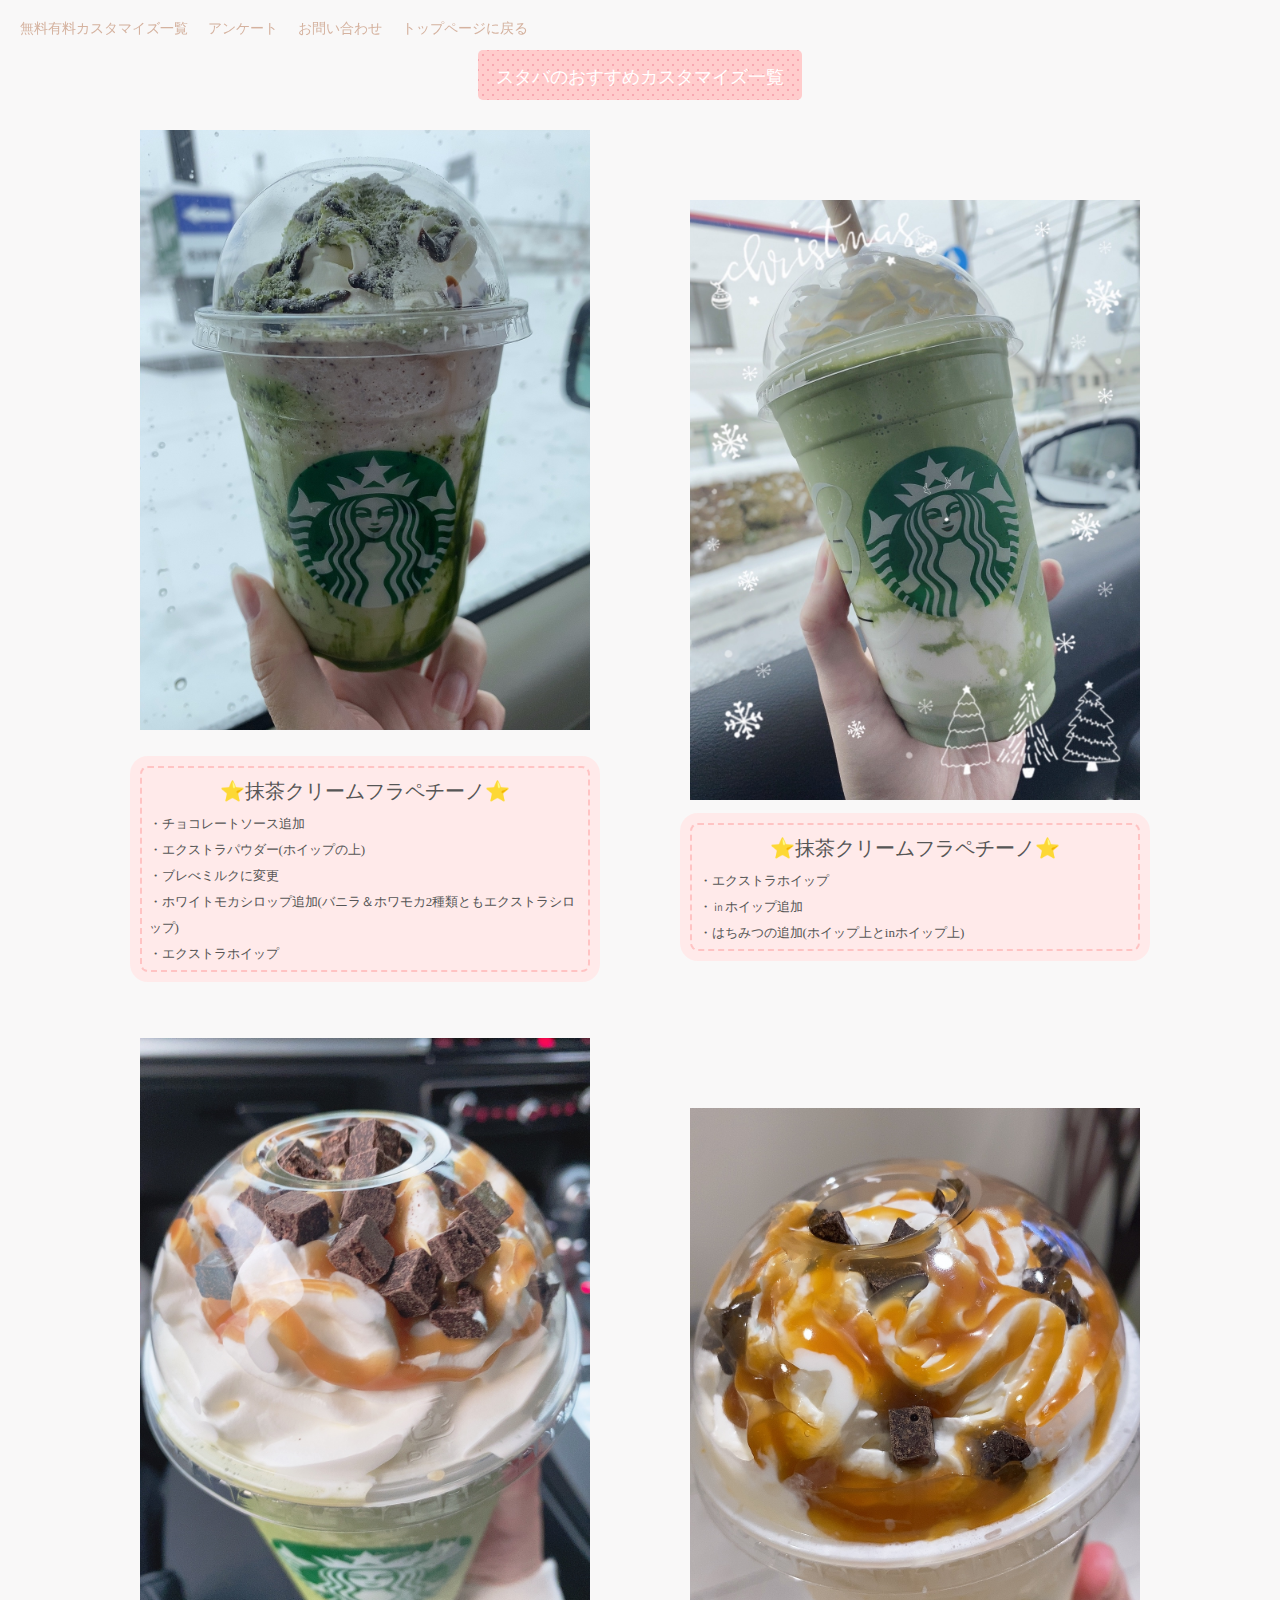
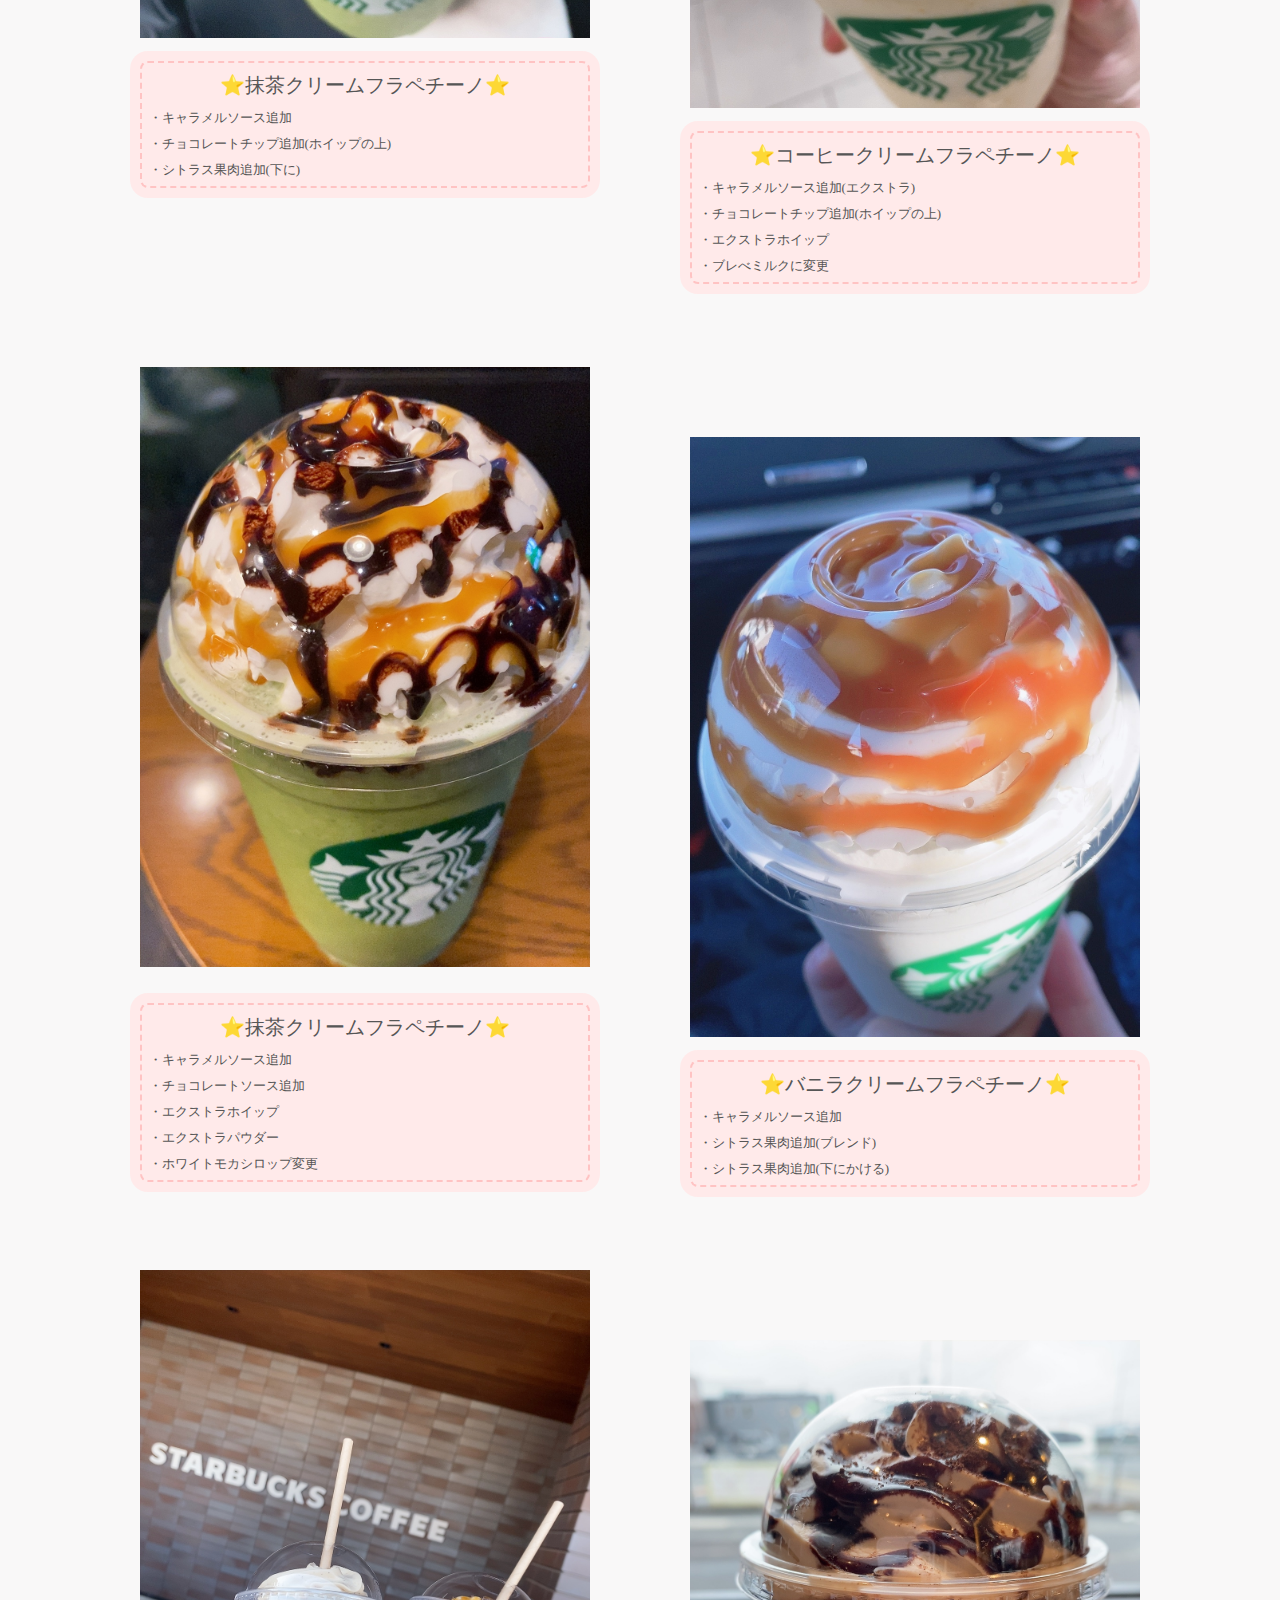
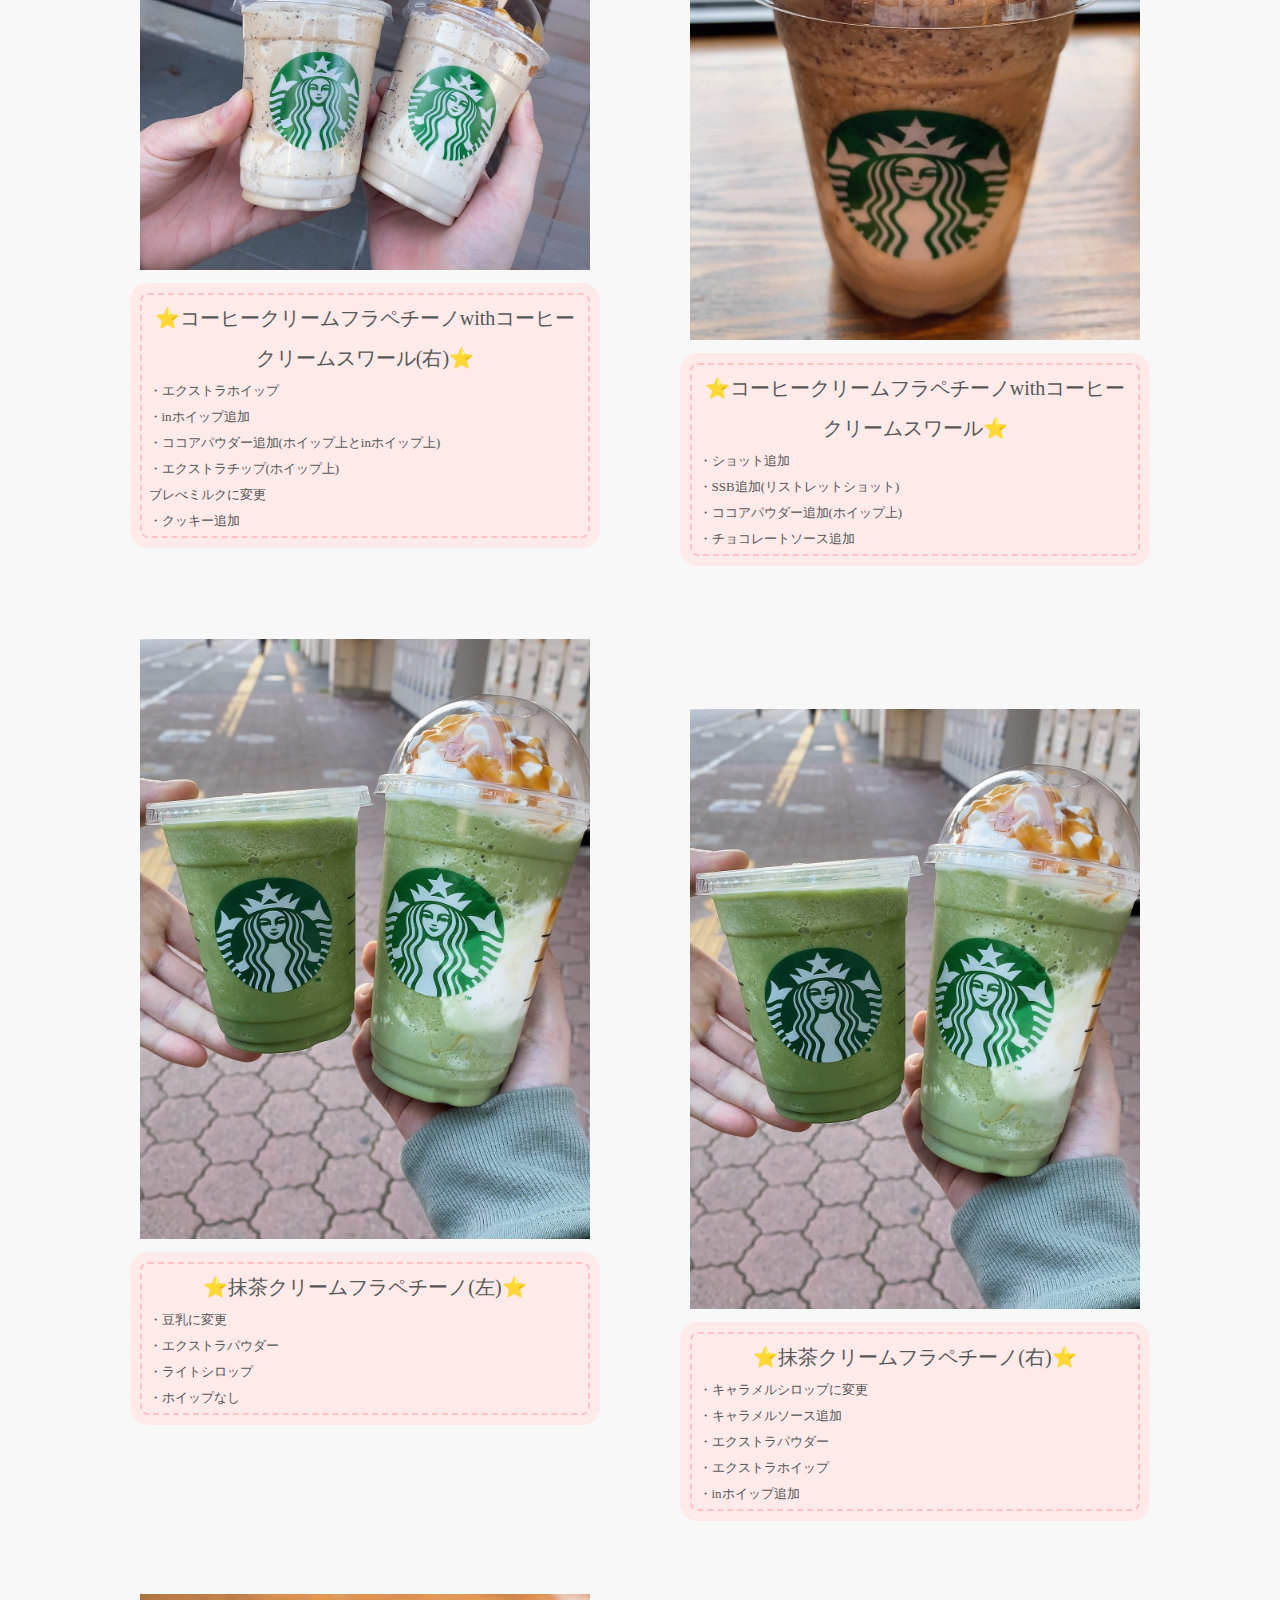
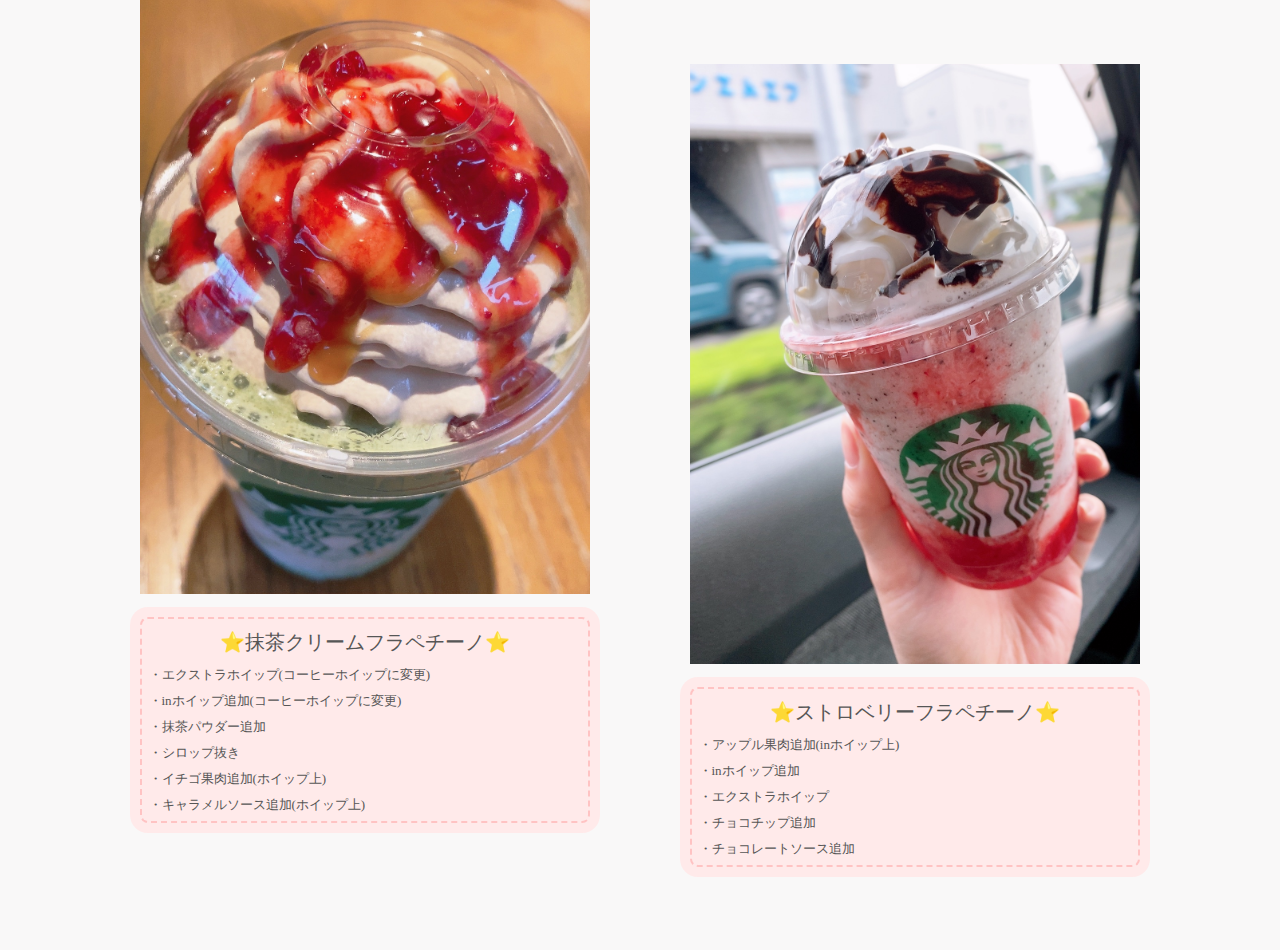
==== custom1.html @ 6cbbb371 "Add files via upload" ====
<html lang="ja">
    <head>
        <meta charset="utf-8">
        <link rel="stylesheet" href="stylesheet.css">
        <title>卒業研究</title>
    </head>
    <body>
        <header>
            <div class="pc">
                <a href="custom2.html">無料有料カスタマイズ一覧</a>
                <a href="contact.html">アンケート</a>
                <a href="#">お問い合わせ</a>
                <a href="index.html">トップページに戻る</a>
            </div>
        </header>
        <main>
            <div class="heading-1">
                <div class="center">
                    <h1>スタバのおすすめカスタマイズ一覧</h1>
                </div>
            </div>
            <div class="heading-2">
                <div class="a3">
                    <img src="img/IMG_1875.JPG">
                    <div class="a1">
                        <div class="a2">
                            <p>⭐抹茶クリームフラペチーノ⭐</p>
                        </div>
                        <p>・チョコレートソース追加<br>・エクストラパウダー(ホイップの上)<br>・ブレべミルクに変更<br>・ホワイトモカシロップ追加(バニラ＆ホワモカ2種類ともエクストラシロップ)<br>・エクストラホイップ</p>
                    </div>
                </div>
                <div class="a4">
                    <img src="img/IMG_6028.JPG">
                    <div class="a1-1">
                        <div class="a2">
                            <p>⭐抹茶クリームフラペチーノ⭐</p>
                        </div>
                        <p>・エクストラホイップ<br>・㏌ホイップ追加<br>・はちみつの追加(ホイップ上とinホイップ上)</p>
                    </div>
                </div>
                <div class="a3">
                    <img src="img/IMG_4661.JPG">
                    <div class="a1-1">
                        <div class="a2">
                            <p>⭐抹茶クリームフラペチーノ⭐</p>
                        </div>
                        <p>・キャラメルソース追加<br>・チョコレートチップ追加(ホイップの上)<br>・シトラス果肉追加(下に)</p>
                    </div>
                </div>
                <div class="a4">
                    <img src="img/IMG_4716.JPG">
                    <div class="a1-1">
                        <div class="a2">
                            <p>⭐コーヒークリームフラペチーノ⭐</p>
                        </div>
                        <p>・キャラメルソース追加(エクストラ)<br>・チョコレートチップ追加(ホイップの上)<br>・エクストラホイップ<br>・ブレべミルクに変更</p>
                    </div>
                </div>
                <div class="a3">
                    <img src="img/IMG_4788.JPG">
                    <div class="a1">
                        <div class="a2">
                            <p>⭐抹茶クリームフラペチーノ⭐</p>
                        </div>
                        <p>・キャラメルソース追加<br>・チョコレートソース追加<br>・エクストラホイップ<br>・エクストラパウダー<br>・ホワイトモカシロップ変更</p>
                    </div>
                </div>
                <div class="a4">
                    <img src="img/IMG_5240.JPG">
                    <div class="a1-1">
                        <div class="a2">
                            <p>⭐バニラクリームフラペチーノ⭐</p>
                        </div>
                        <p>・キャラメルソース追加<br>・シトラス果肉追加(ブレンド)<br>・シトラス果肉追加(下にかける)</p>
                    </div>
                </div>
                <div class="a3">
                    <img src="img/IMG_6736.JPG">
                    <div class="a1-1">
                        <div class="a2">
                            <p>⭐コーヒークリームフラペチーノwithコーヒークリームスワール(右)⭐</p>
                        </div>
                        <p>・エクストラホイップ<br>・inホイップ追加<br>・ココアパウダー追加(ホイップ上とinホイップ上)<br>・エクストラチップ(ホイップ上)<br>ブレべミルクに変更<br>・クッキー追加</p>
                    </div>
                </div>
                <div class="a4">
                    <img src="img/IMG_6789.JPG">
                    <div class="a1-1">
                        <div class="a2">
                            <p>⭐コーヒークリームフラペチーノwithコーヒークリームスワール⭐</p>
                        </div>
                        <p>・ショット追加<br>・SSB追加(リストレットショット)<br>・ココアパウダー追加(ホイップ上)<br>・チョコレートソース追加</p>
                    </div>
                </div>
                <div class="a3">
                    <img src="img/IMG_5174.JPG">
                    <div class="a1-1">
                        <div class="a2">
                            <p>⭐抹茶クリームフラペチーノ(左)⭐</p>
                        </div>
                        <p>・豆乳に変更<br>・エクストラパウダー<br>・ライトシロップ<br>・ホイップなし</p>
                    </div>
                </div>
                <div class="a4">
                    <img src="img/IMG_5174.JPG">
                    <div class="a1-1">
                        <div class="a2">
                            <p>⭐抹茶クリームフラペチーノ(右)⭐</p>
                        </div>
                        <p>・キャラメルシロップに変更<br>・キャラメルソース追加<br>・エクストラパウダー<br>・エクストラホイップ<br>・inホイップ追加</p>
                    </div>
                </div>
                <div class="a3">
                    <img src="img/IMG_5486.JPG">
                    <div class="a1-1">
                        <div class="a2">
                            <p>⭐抹茶クリームフラペチーノ⭐</p>
                        </div>
                        <p>・エクストラホイップ(コーヒーホイップに変更)<br>・inホイップ追加(コーヒーホイップに変更)<br>・抹茶パウダー追加<br>・シロップ抜き<br>・イチゴ果肉追加(ホイップ上)<br>・キャラメルソース追加(ホイップ上)</p>
                    </div>
                </div>
                <div class="a4">
                    <img src="img/IMG_7392.JPG">
                    <div class="a1-1">
                        <div class="a2">
                            <p>⭐ストロベリーフラペチーノ⭐</p>
                        </div>
                        <p>・アップル果肉追加(inホイップ上)<br>・inホイップ追加<br>・エクストラホイップ<br>・チョコチップ追加<br>・チョコレートソース追加</p>
                    </div>
                </div>
            </div>
        </main>
    </body>
</html>
---- stylesheet.css ----
*{
    padding:0;
    margin:0;
    line-height:2;
}

.pc{
    display:flex;
    justify-content:flex-start;
    position:fixed;
    width:100%;
    z-index:50;
}

.pc a{
    margin-left:20px;
    font-size:14px;
    display:inline-block;
    padding:15px 0;
    color:rgb(213, 178, 159);
    text-decoration:none;
    font-weight:normal;
}

.head-main{
    background-image:url("img/IMG_8435.JPG");
    position:relative;
    text-align:center;
    padding:20% 0;
    height:150px;
    color:white;
    background-size:cover;
    width:100%;
}

h1{
    font-weight:normal;
    color:rgb(213, 178, 159);
}

.head-2{
    display:flex;
    justify-content:space-between;
    position:absolute;
    align-items:flex-end;
    width:95%;
    margin:0 auto;
    bottom:3%;
    left:2%;
}

.head-3{
    display:flex;
    align-items:flex-end;
}

.head-3 img{
    width:2px;
    height:50px;
    align-items:end;
}

.left{
    text-align:start;
    font-size:20px;
    font-family:'Sacramento', cursive;
    color:white;
    font-weight:normal;
}

.right{
    padding:0 10px;
    text-align:end;
    font-size:20px;
    font-family:'Sacramento', cursive;
    color:white;
    font-weight:normal;
}

main{
    background-color:rgb(249, 248, 248);
    
}

.center h1{
    font-size: 18px;
    display: inline-block;
    padding: 0.5em 1em 0.3em;
    color: #ffffff;
    border: none;
    border-radius: 5px;
    background-color: #ffcccc;
    background-size: 10px 10px;
    background-image: radial-gradient(#f8a7b1 15%, transparent 20%),
    radial-gradient(#f8a7b1 15%, transparent 20%);
    background-position: 0 0, 15px 15px;
}

.center{
    text-align:center;
    padding:50px 0 30px 0;
}

.heading-2{
    display:flex;
    justify-content:center;
    padding:0 50px;
    flex-wrap:wrap;
    margin:0 auto;
    max-width:1100px;
}

.a1{
    padding: 0.2em 0.5em;
    margin: 2em 0;
    color: #565656;
    background: #ffeaea;
    box-shadow: 0px 0px 0px 10px #ffeaea;
    border: dashed 2px #ffc3c3;
    border-radius: 8px;
}

.a1 p{
    margin: 0; 
    padding: 0;
}

.a1-1{
    padding: 0.2em 0.5em;
    margin: 1em 0;
    color: #565656;
    background: #ffeaea;
    box-shadow: 0px 0px 0px 10px #ffeaea;
    border: dashed 2px #ffc3c3;
    border-radius: 8px;
}

.a1-1 p{
    margin: 0; 
    padding: 0;
}

.a2 p{
    font-size:20px;
    text-align: center;
}

.a3{
    padding:0 50px;
    box-sizing:border-box;
    margin-bottom:40px;
    width:50%;
    font-size:13px;
}

.a3 img{
    width:100%;
    margin-bottom:10px;
}

.a4{
    padding:0 50px;
    box-sizing:border-box;
    margin:70px 0;
    width:50%;
    font-size:13px;
}

.a4 img{
    width:100%;
    margin-bottom:10px;
}

.heading-3{
    padding:0 30px 0 50px;
}

.b1{
    position: relative;
    background: #fff0cd;
    box-shadow: 0px 0px 0px 5px #fff0cd;
    border: dashed 2px white;
    padding: 0.2em 0.5em;
    color: #454545;
}

.b1:after{
    position: absolute;
    content: '';
    right: -7px;
    top: -7px;
    border-width: 0 15px 15px 0;
    border-style: solid;
    border-color: #ffdb88 #fff #ffdb88;
    box-shadow: -1px 1px 1px rgba(0, 0, 0, 0.15);
}

.b1 p{
    margin: 0; 
    padding: 0;
}

.heading-4{
    padding:0 30px 0 30px;
}

.heading-5{
    padding:0 30px 0 30px;
}

.c1{
    position: relative;
    background: #fff0cd;
    box-shadow: 0px 0px 0px 5px #fff0cd;
    border: dashed 2px white;
    padding: 0.2em 0.5em;
    color: #454545;
}

.c1:after{
    position: absolute;
    content: '';
    right: -7px;
    top: -7px;
    border-width: 0 15px 15px 0;
    border-style: solid;
    border-color: #ffdb88 #fff #ffdb88;
    box-shadow: -1px 1px 1px rgba(0, 0, 0, 0.15);
}

.c1 p{
    margin: 0; 
    padding: 0;
}

.flex-4{
    display:flex;
}

.footer p{
    text-align:center;
}
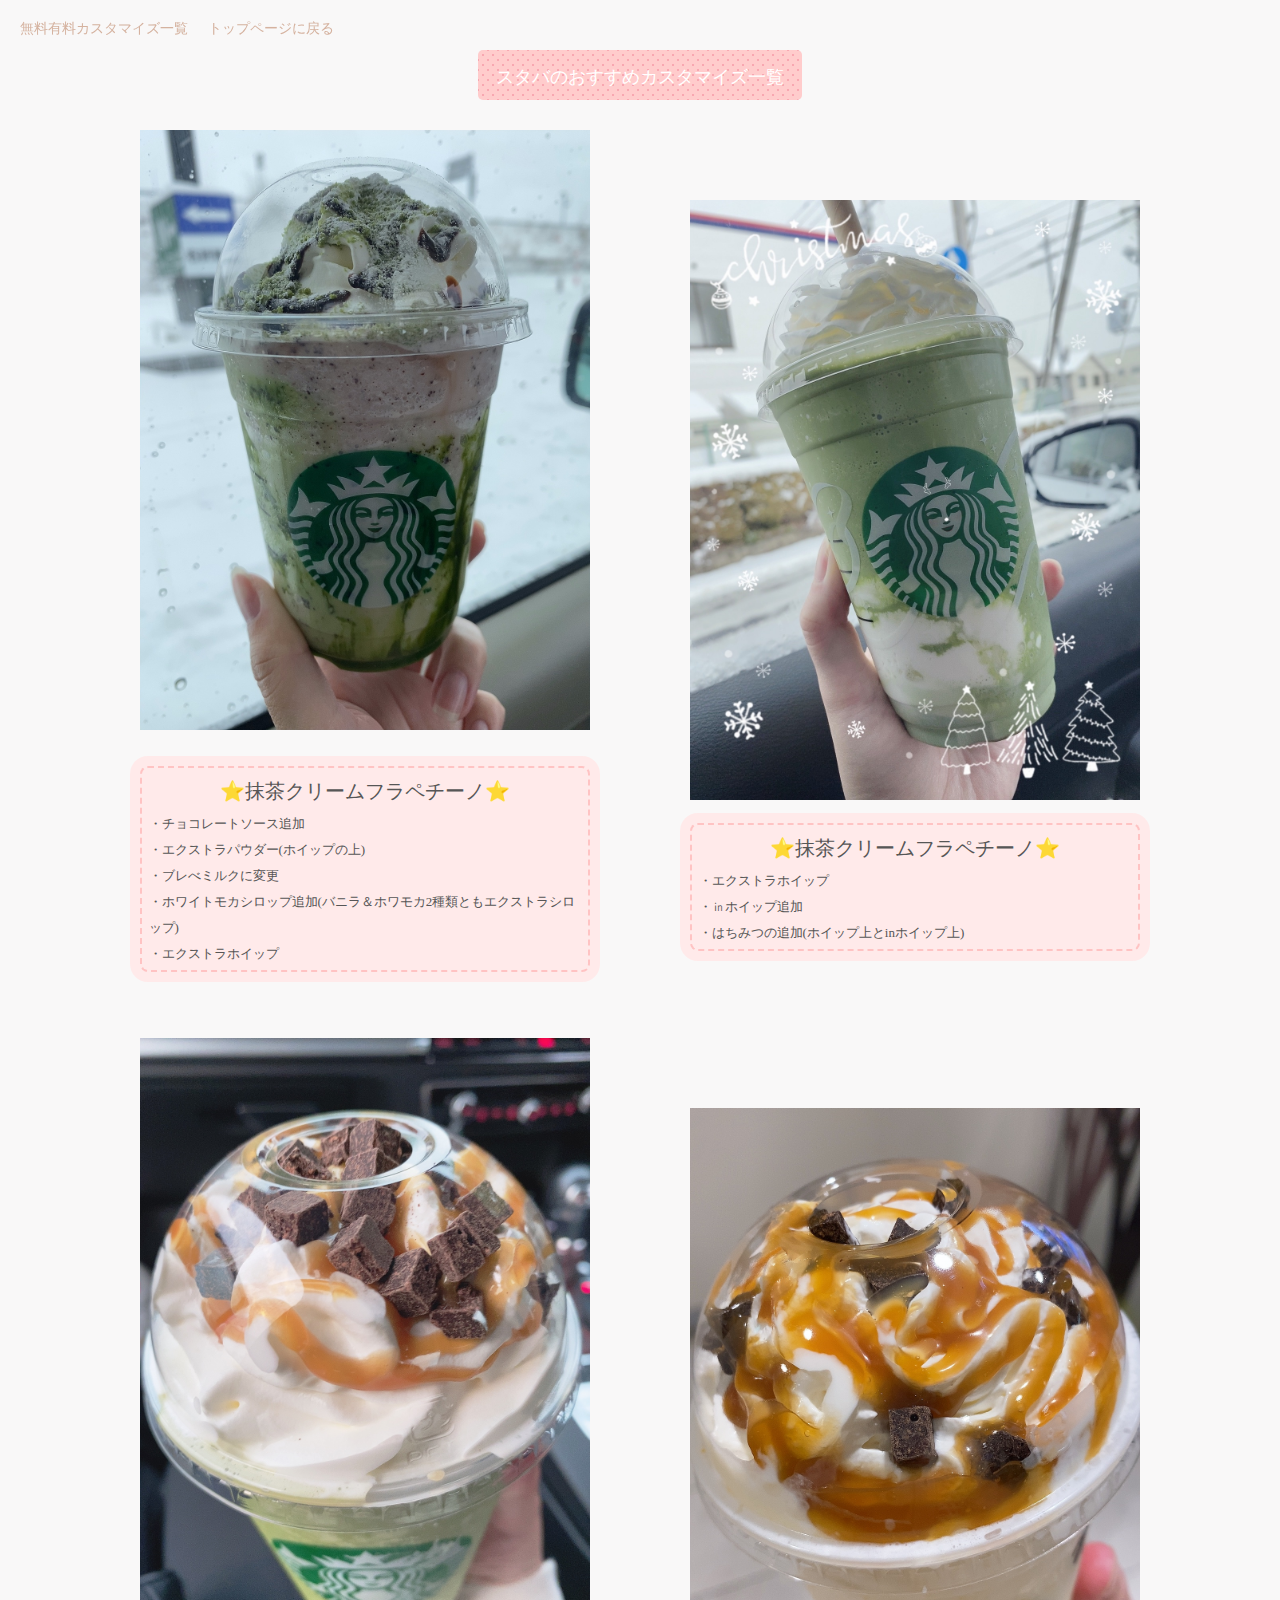
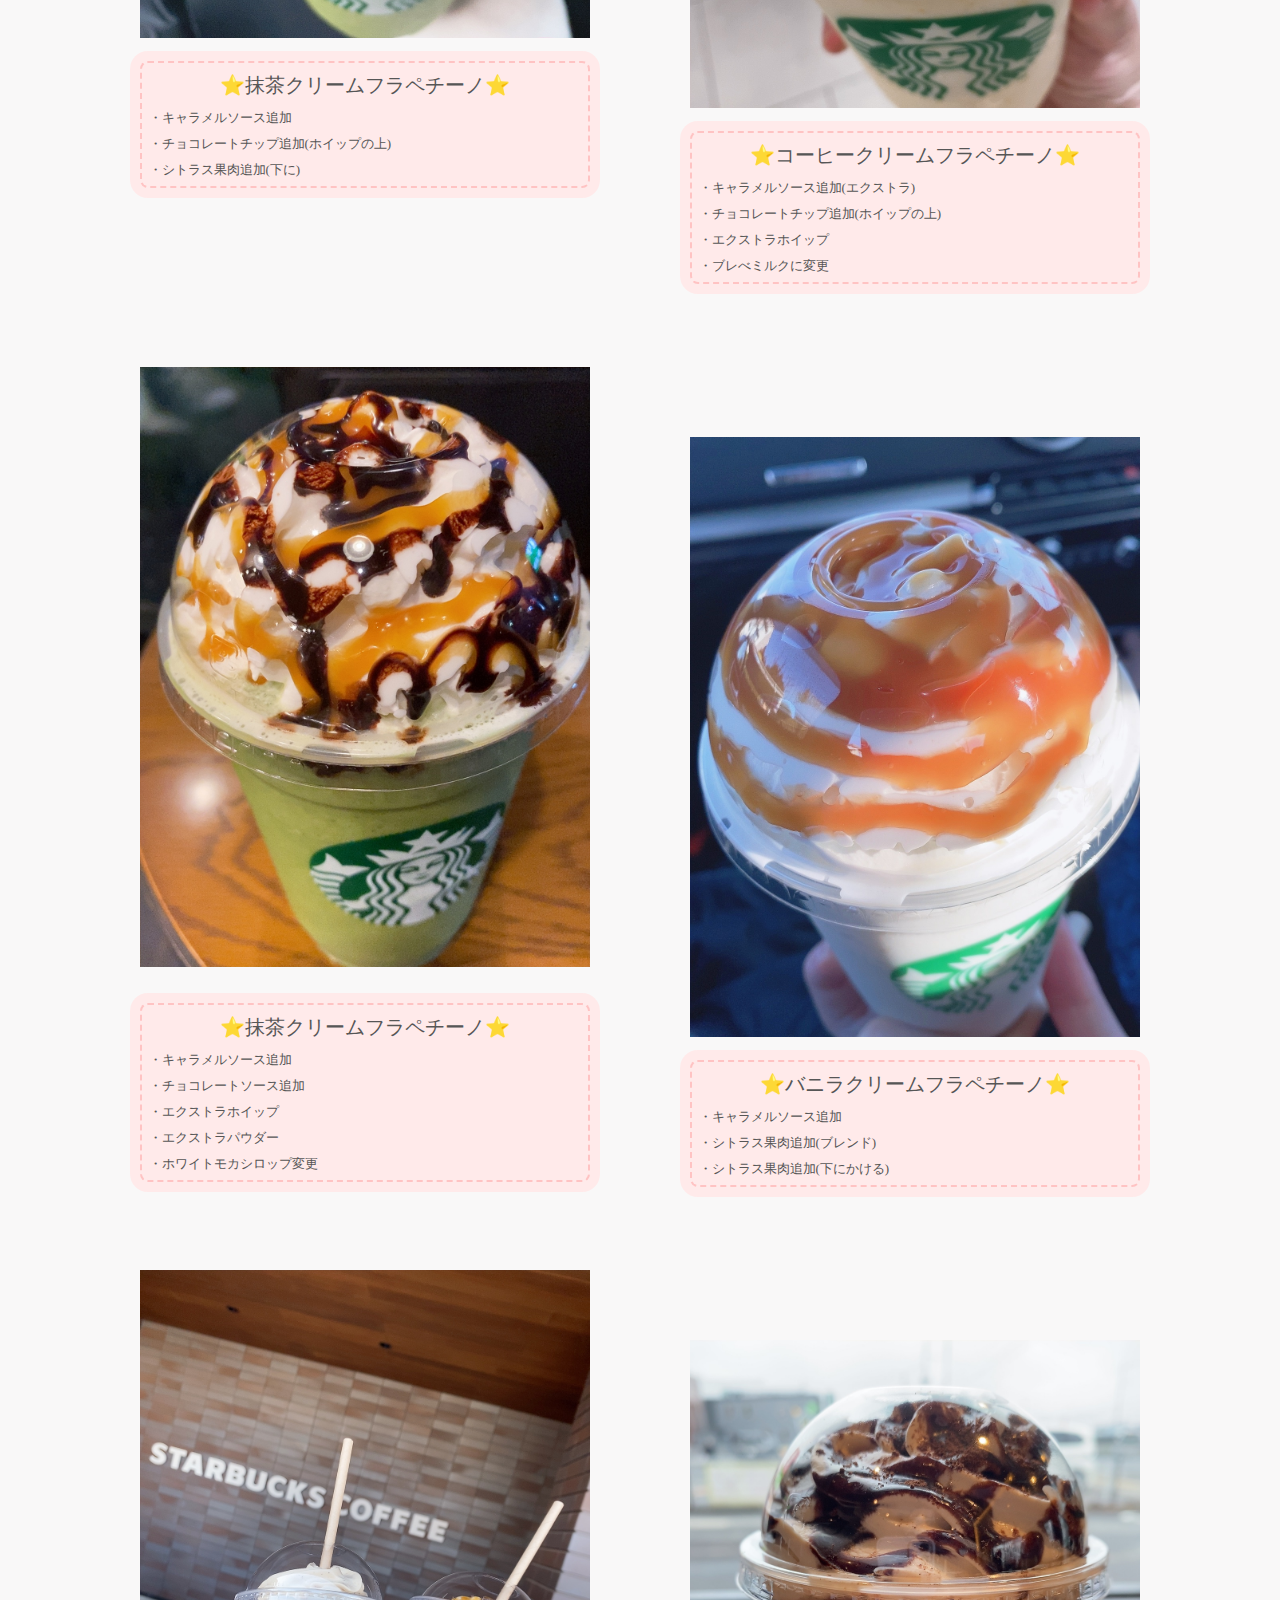
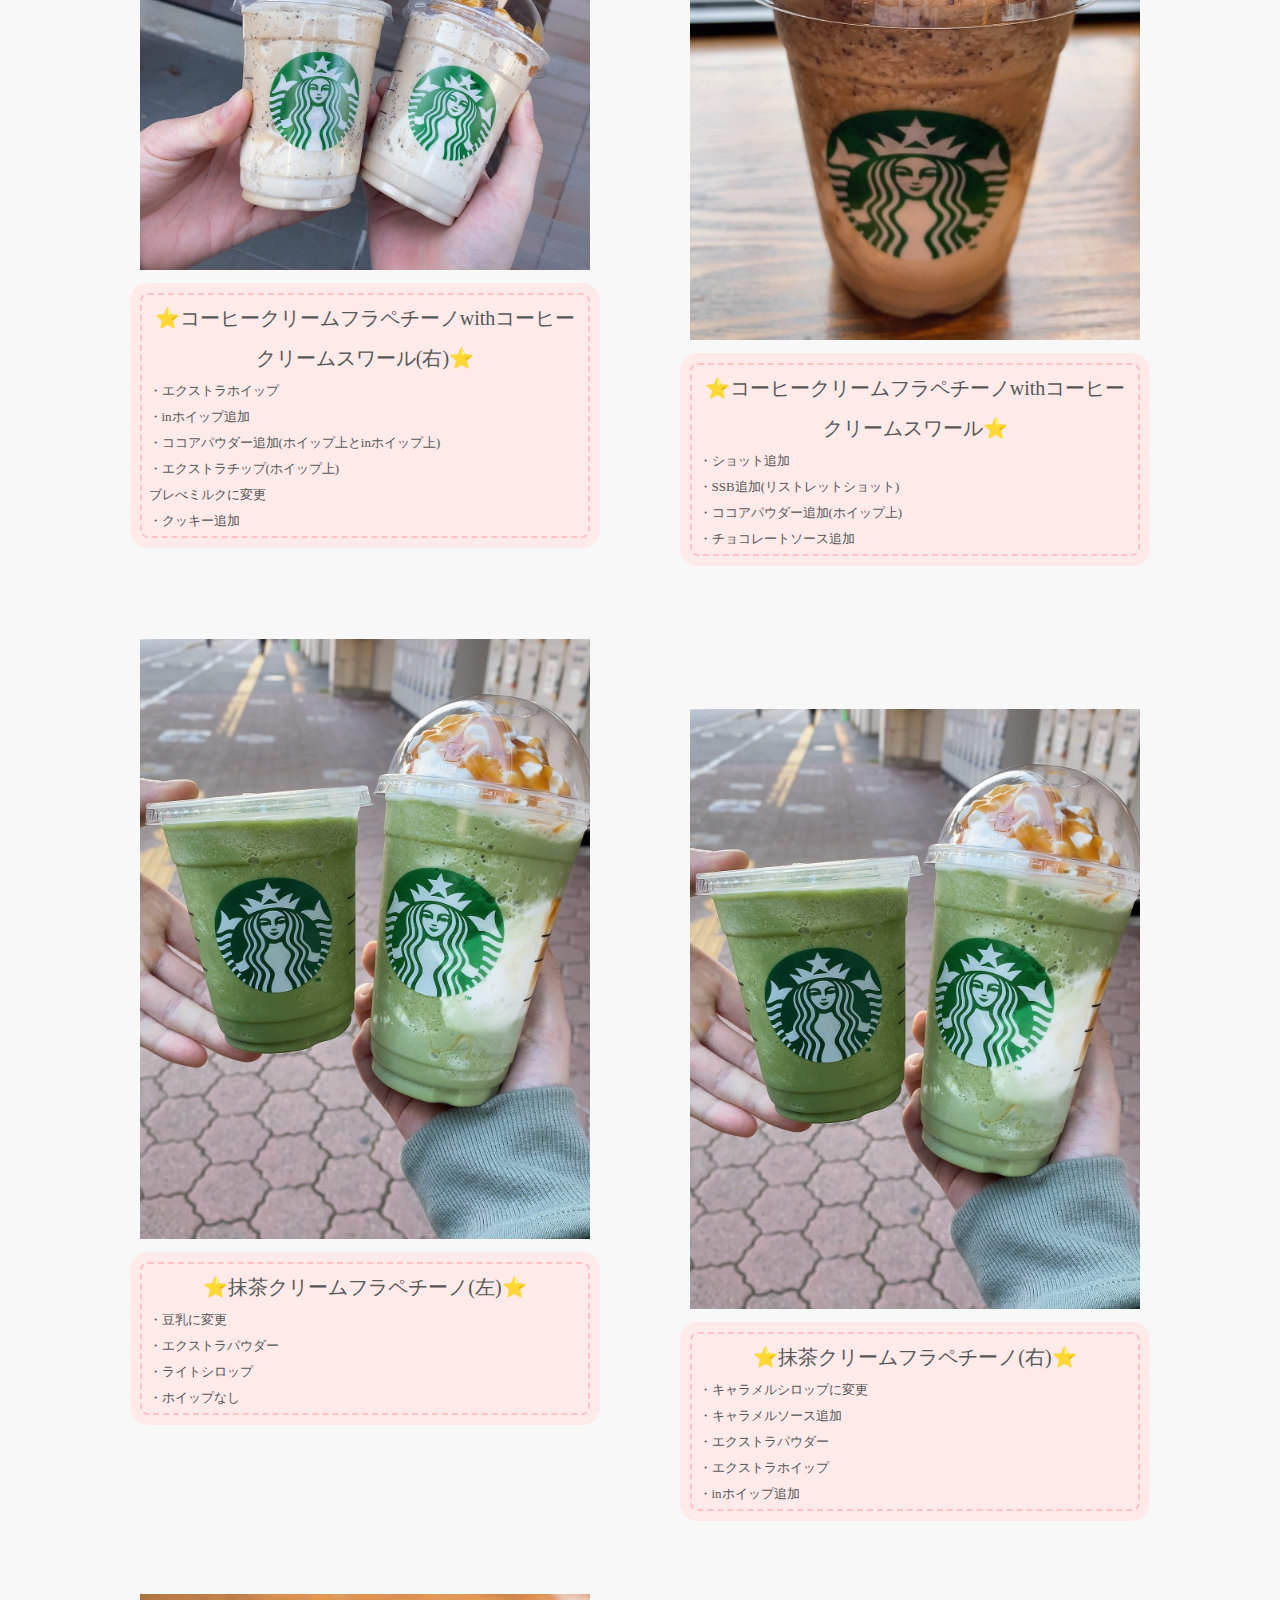
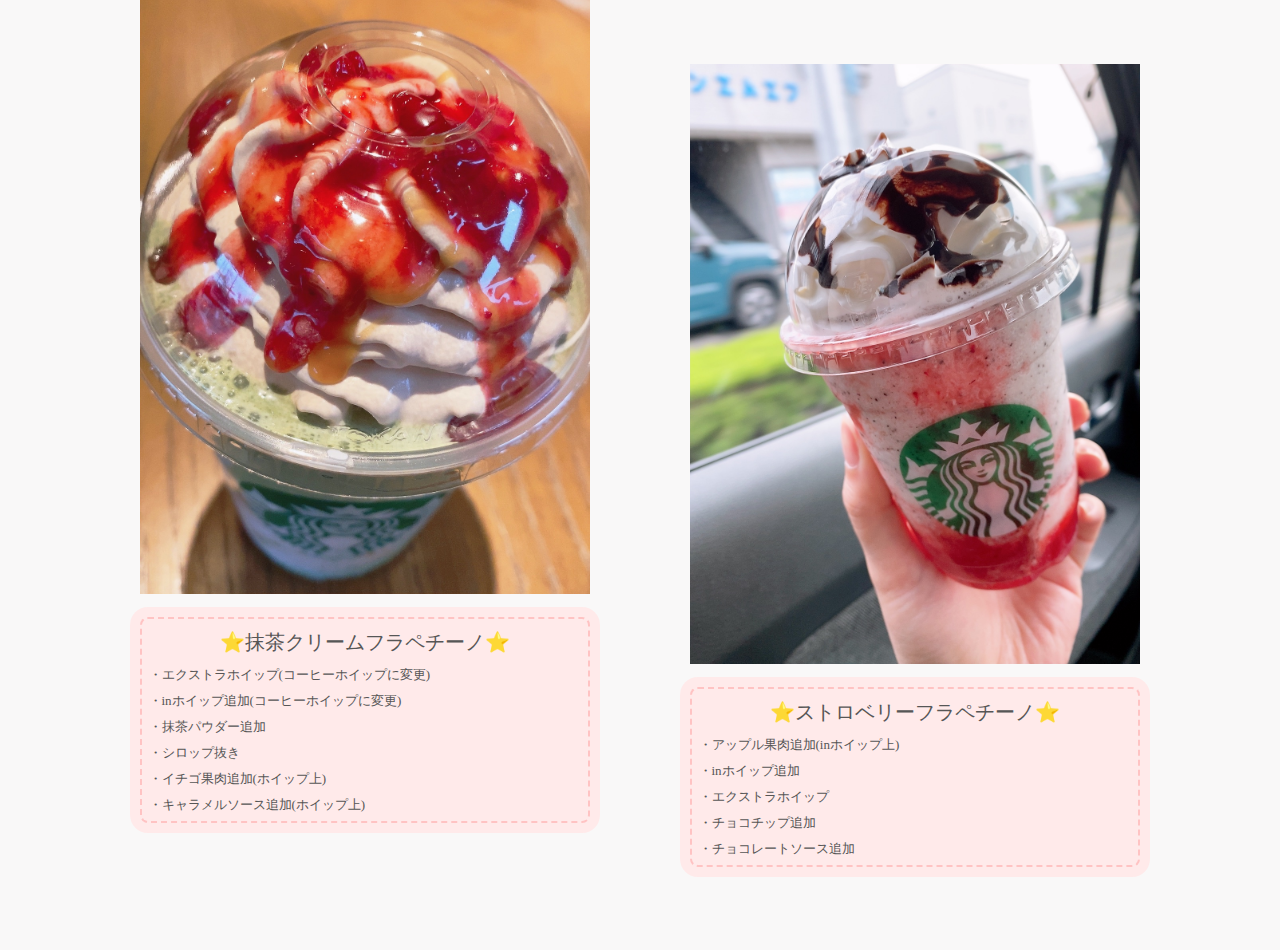
==== commit bd35bb5e: "Add files via upload" ====
--- a/custom1.html
+++ b/custom1.html
@@ -8,8 +8,6 @@
         <header>
             <div class="pc">
                 <a href="custom2.html">無料有料カスタマイズ一覧</a>
-                <a href="contact.html">アンケート</a>
-                <a href="#">お問い合わせ</a>
                 <a href="index.html">トップページに戻る</a>
             </div>
         </header>
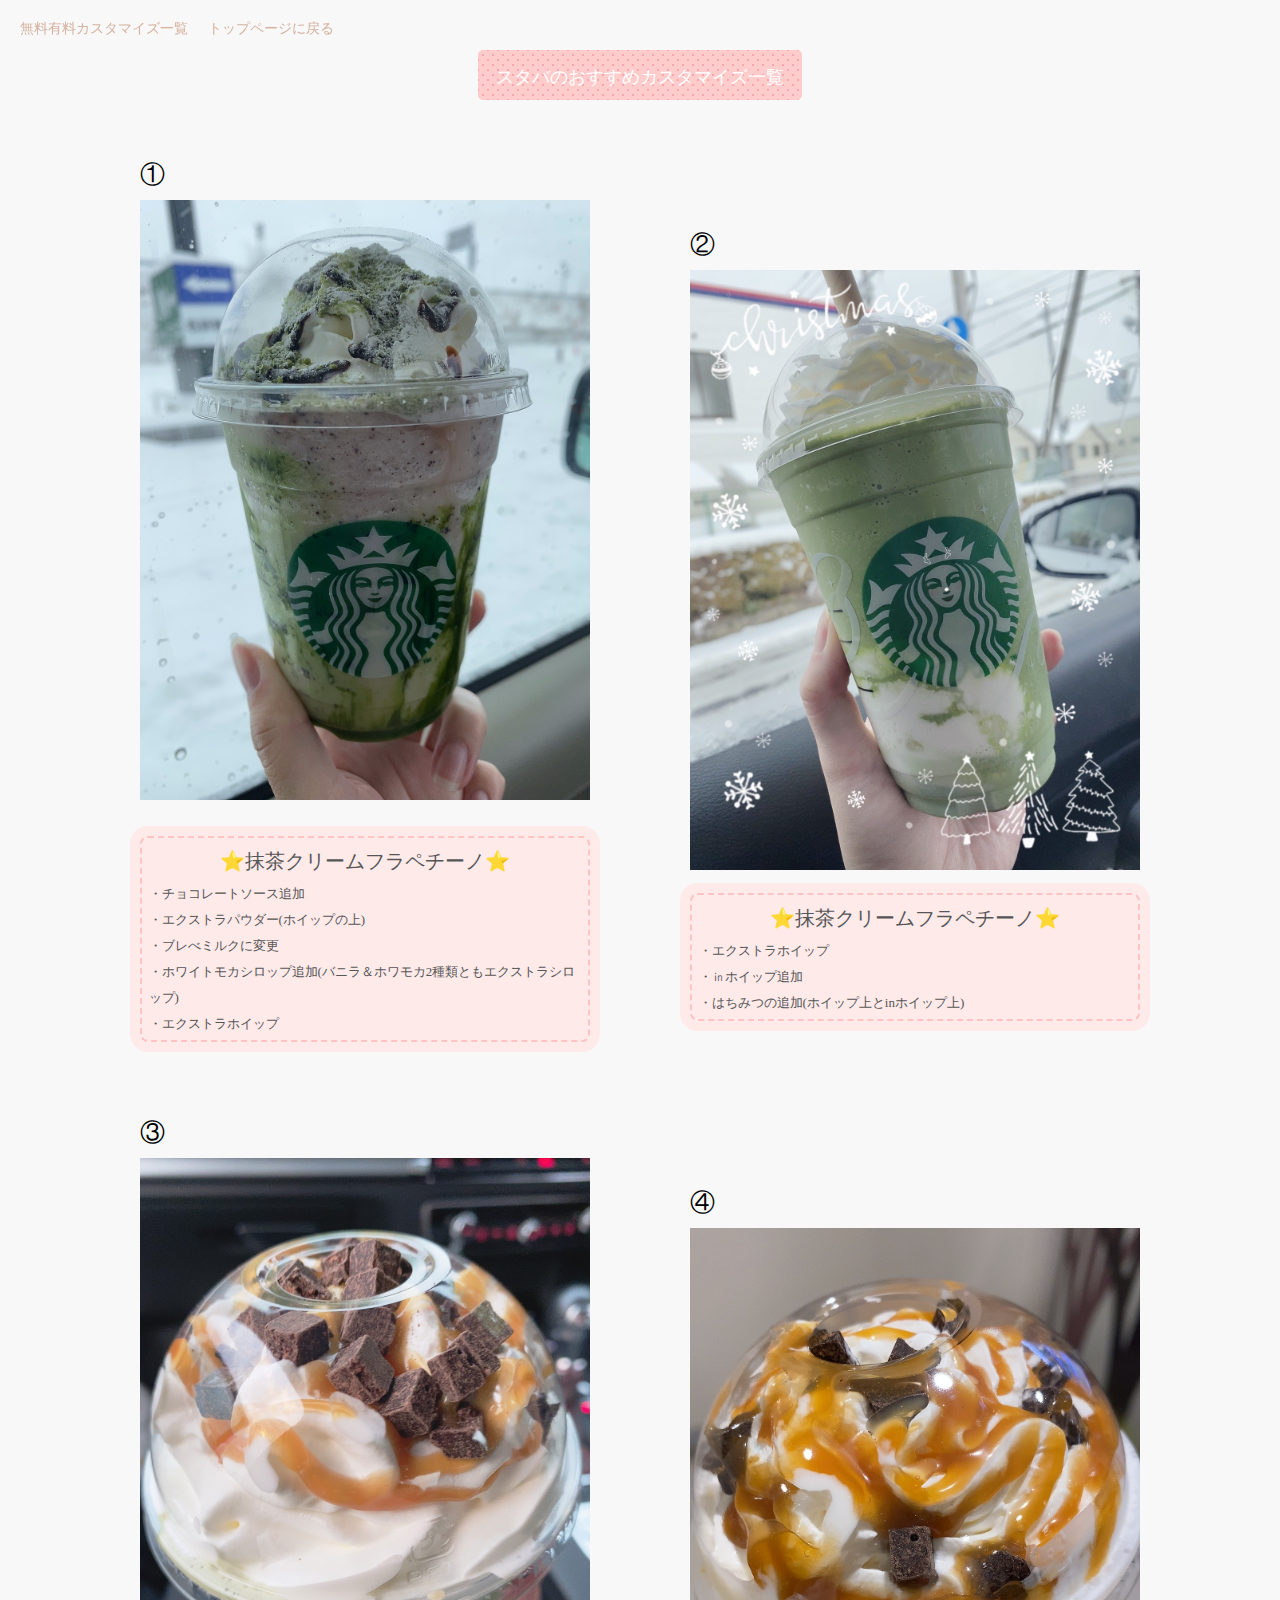
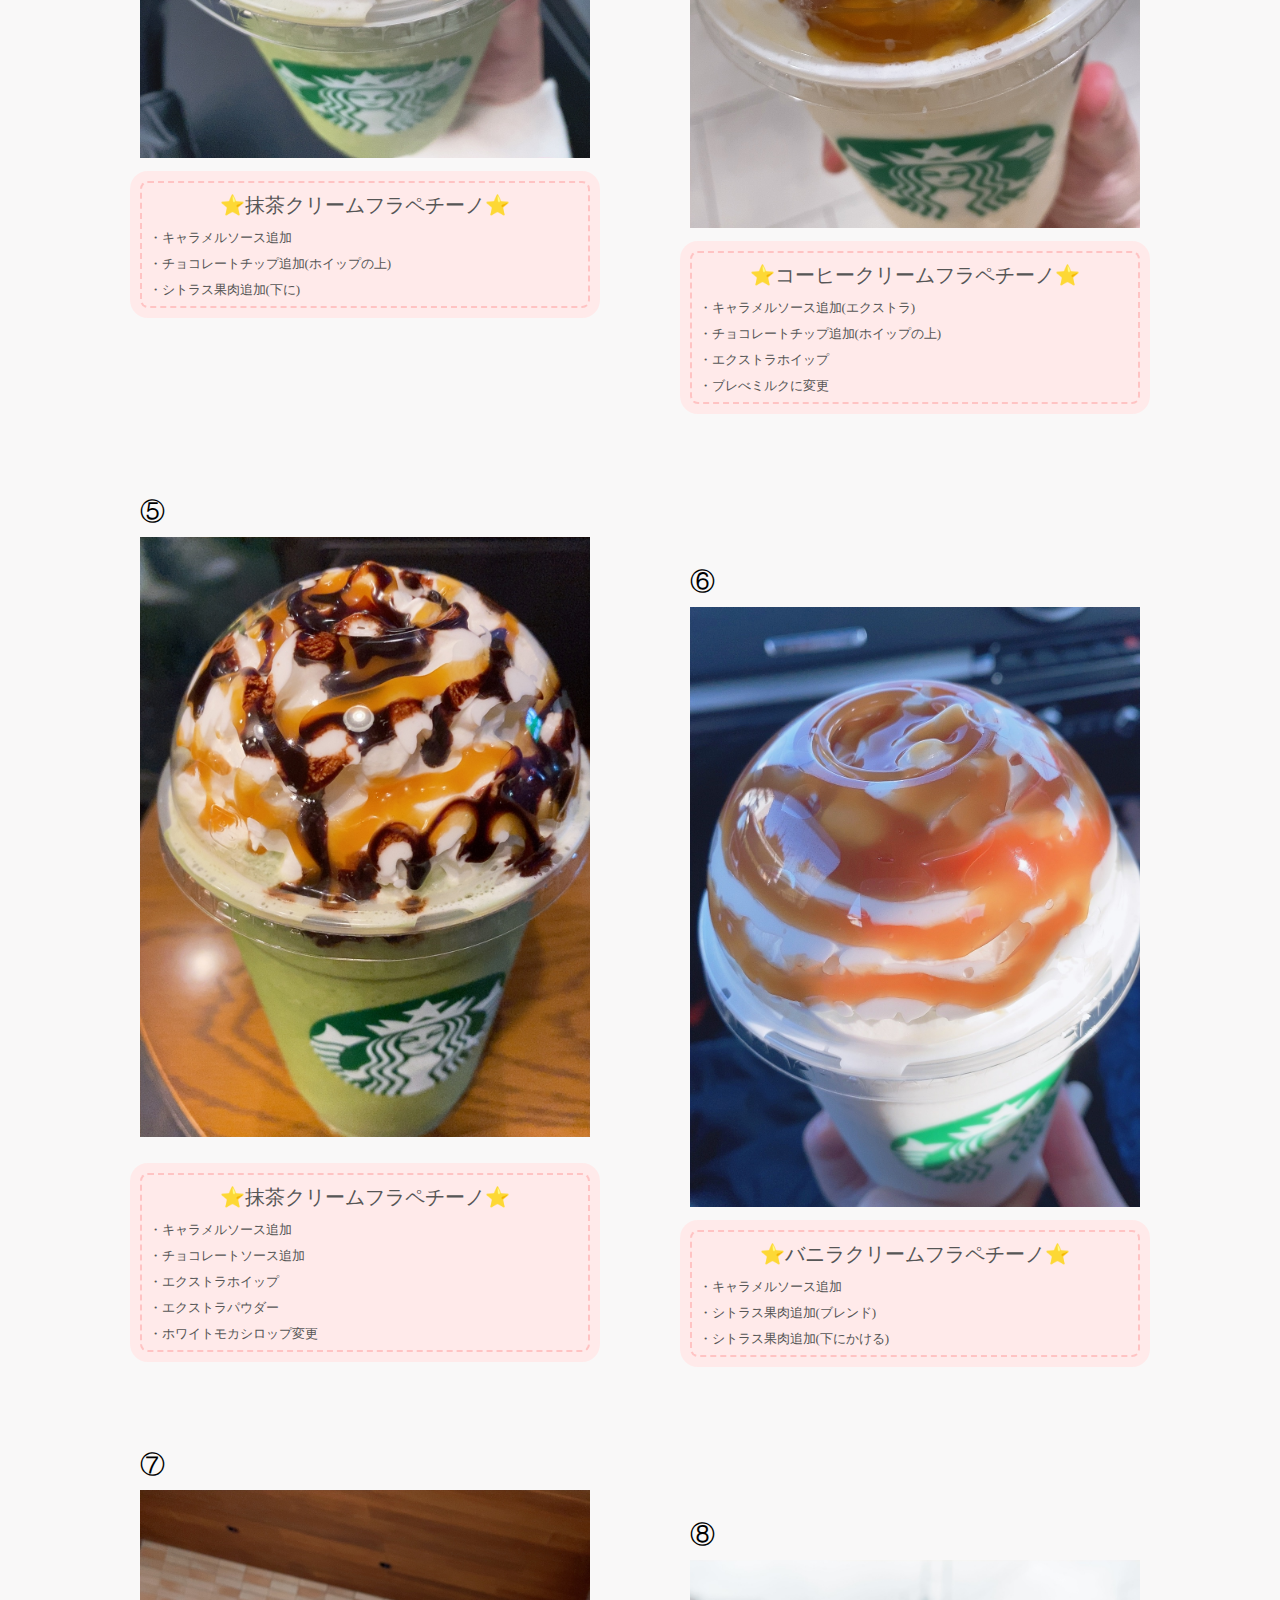
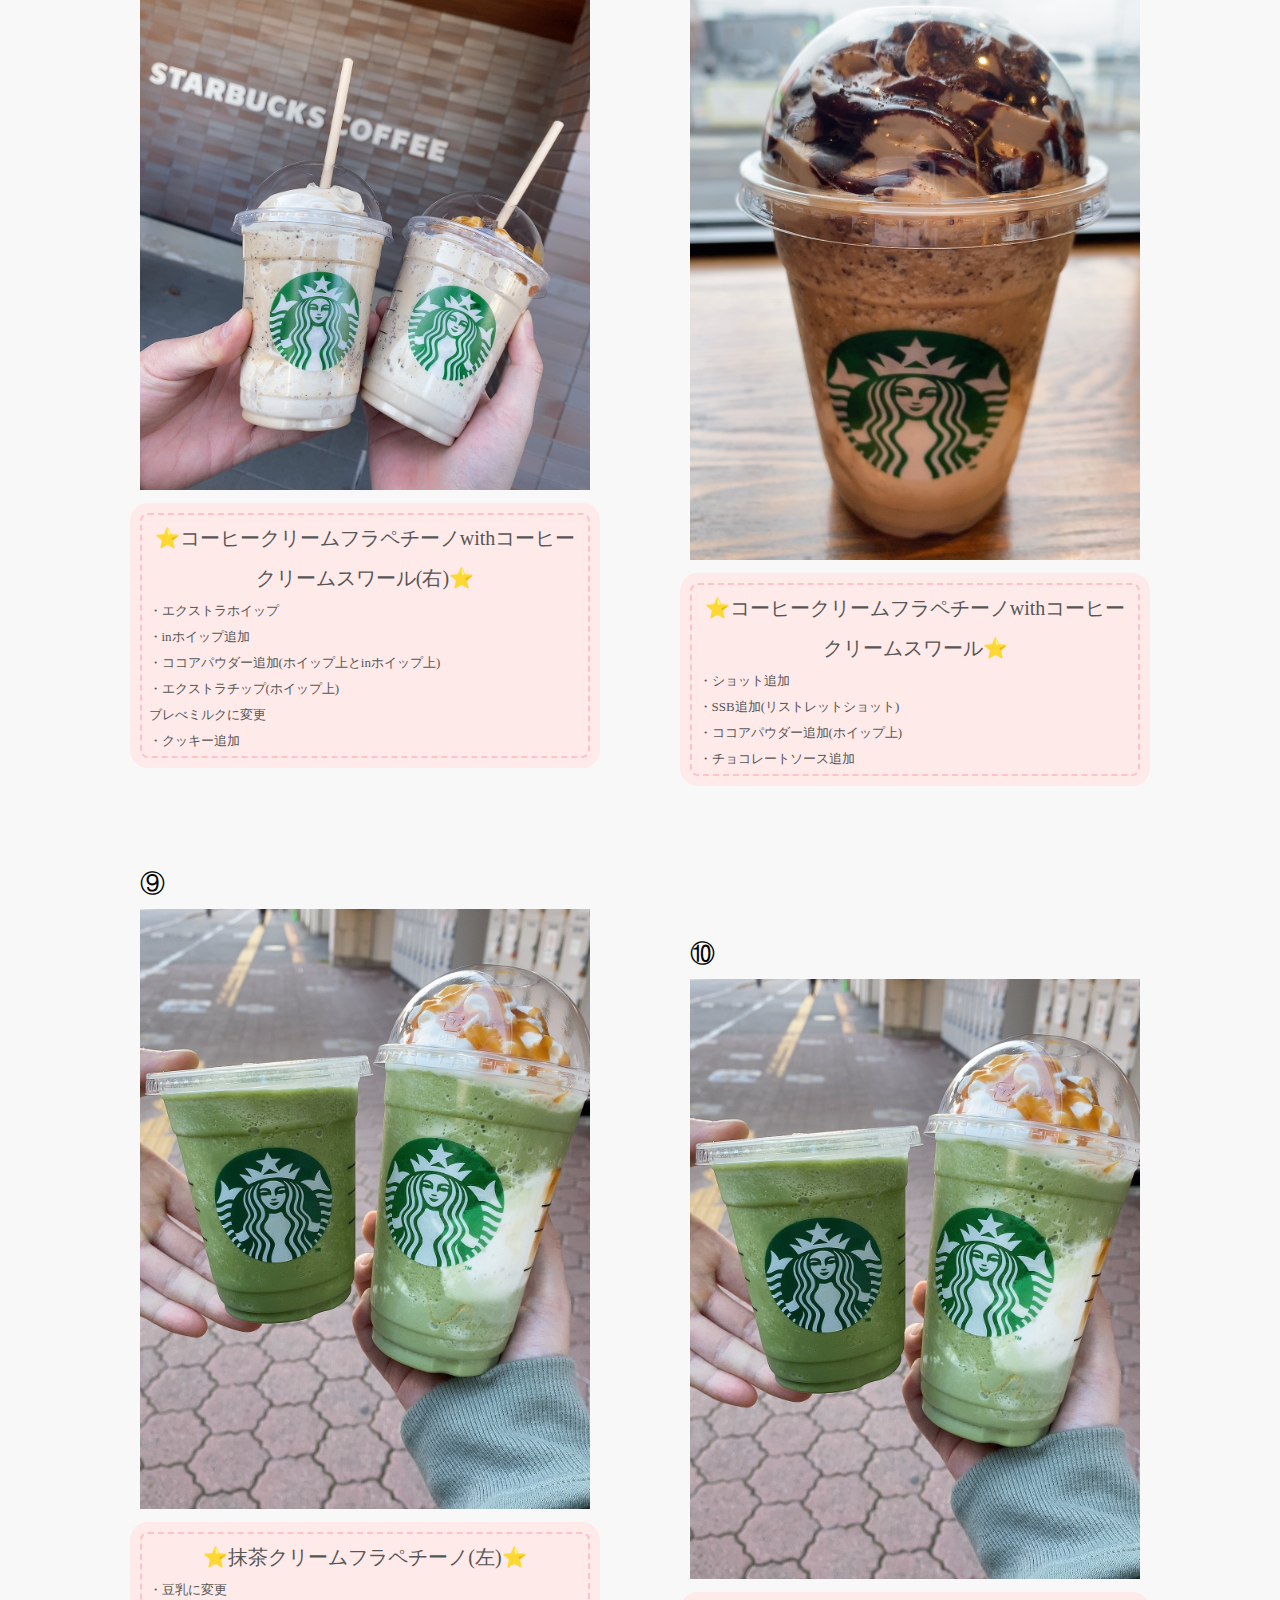
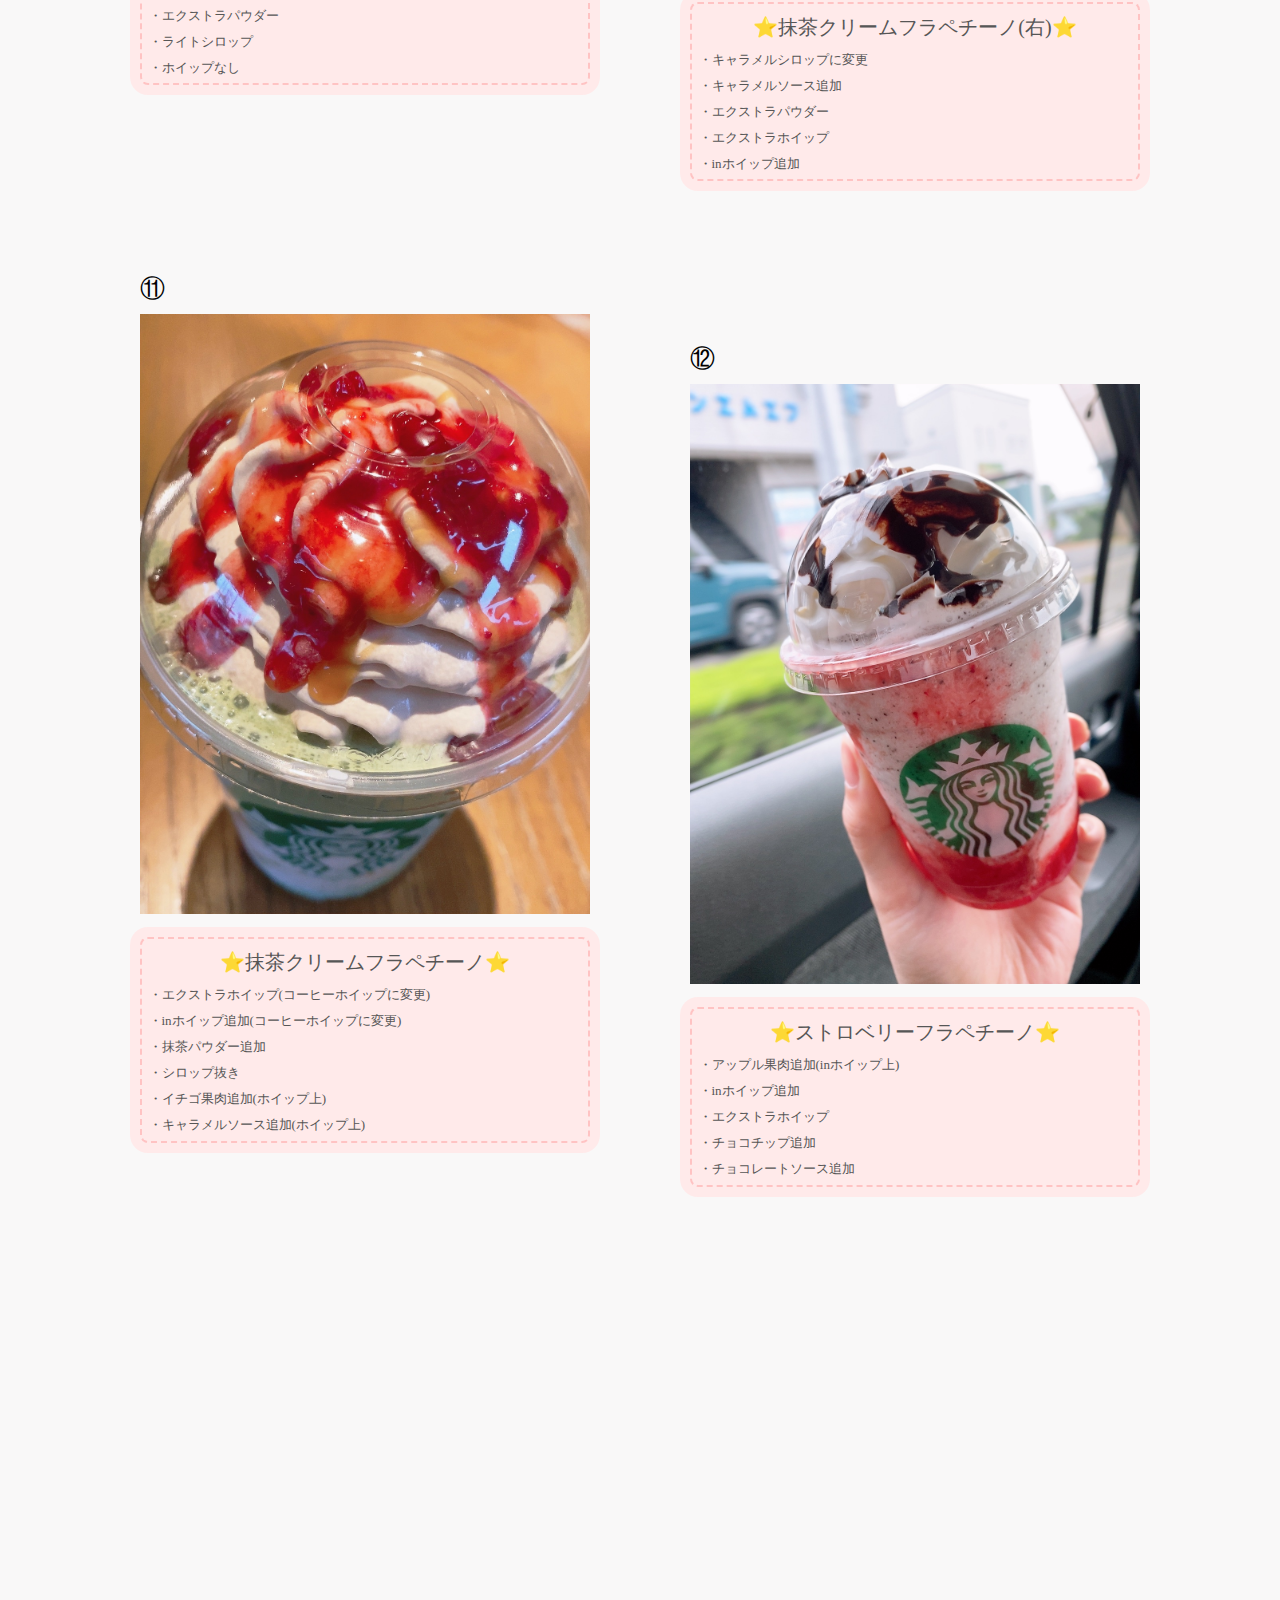
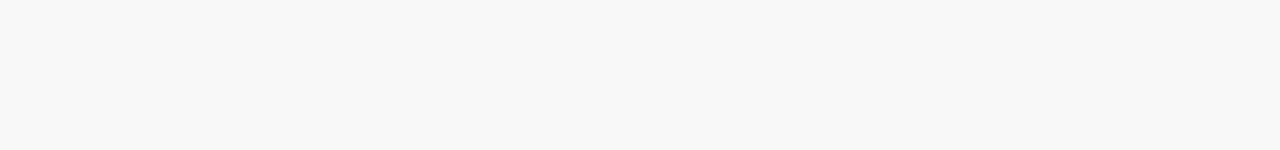
==== commit 44b06da8: "Add files via upload" ====
--- a/custom1.html
+++ b/custom1.html
@@ -19,6 +19,9 @@
             </div>
             <div class="heading-2">
                 <div class="a3">
+                    <div class="a5">
+                        <p>①</p>
+                    </div>
                     <img src="img/IMG_1875.JPG">
                     <div class="a1">
                         <div class="a2">
@@ -28,6 +31,9 @@
                     </div>
                 </div>
                 <div class="a4">
+                    <div class="a5">
+                        <p>②</p>
+                    </div>
                     <img src="img/IMG_6028.JPG">
                     <div class="a1-1">
                         <div class="a2">
@@ -37,6 +43,9 @@
                     </div>
                 </div>
                 <div class="a3">
+                    <div class="a5">
+                        <p>③</p>
+                    </div>
                     <img src="img/IMG_4661.JPG">
                     <div class="a1-1">
                         <div class="a2">
@@ -46,6 +55,9 @@
                     </div>
                 </div>
                 <div class="a4">
+                    <div class="a5">
+                        <p>④</p>
+                    </div>
                     <img src="img/IMG_4716.JPG">
                     <div class="a1-1">
                         <div class="a2">
@@ -55,6 +67,9 @@
                     </div>
                 </div>
                 <div class="a3">
+                    <div class="a5">
+                        <p>⑤</p>
+                    </div>
                     <img src="img/IMG_4788.JPG">
                     <div class="a1">
                         <div class="a2">
@@ -64,6 +79,9 @@
                     </div>
                 </div>
                 <div class="a4">
+                    <div class="a5">
+                        <p>⑥</p>
+                    </div>
                     <img src="img/IMG_5240.JPG">
                     <div class="a1-1">
                         <div class="a2">
@@ -73,6 +91,9 @@
                     </div>
                 </div>
                 <div class="a3">
+                    <div class="a5">
+                        <p>⑦</p>
+                    </div>
                     <img src="img/IMG_6736.JPG">
                     <div class="a1-1">
                         <div class="a2">
@@ -82,6 +103,9 @@
                     </div>
                 </div>
                 <div class="a4">
+                    <div class="a5">
+                        <p>⑧</p>
+                    </div>
                     <img src="img/IMG_6789.JPG">
                     <div class="a1-1">
                         <div class="a2">
@@ -91,6 +115,9 @@
                     </div>
                 </div>
                 <div class="a3">
+                    <div class="a5">
+                        <p>⑨</p>
+                    </div>
                     <img src="img/IMG_5174.JPG">
                     <div class="a1-1">
                         <div class="a2">
@@ -100,6 +127,9 @@
                     </div>
                 </div>
                 <div class="a4">
+                    <div class="a5">
+                        <p>⑩</p>
+                    </div>
                     <img src="img/IMG_5174.JPG">
                     <div class="a1-1">
                         <div class="a2">
@@ -109,6 +139,9 @@
                     </div>
                 </div>
                 <div class="a3">
+                    <div class="a5">
+                        <p>⑪</p>
+                    </div>
                     <img src="img/IMG_5486.JPG">
                     <div class="a1-1">
                         <div class="a2">
@@ -118,6 +151,9 @@
                     </div>
                 </div>
                 <div class="a4">
+                    <div class="a5">
+                        <p>⑫</p>
+                    </div>
                     <img src="img/IMG_7392.JPG">
                     <div class="a1-1">
                         <div class="a2">
@@ -127,6 +163,9 @@
                     </div>
                 </div>
             </div>
+            <div class="a6">
+                <iframe width="640px" height="480px" src="https://forms.office.com/Pages/ResponsePage.aspx?id=qWO15txntkauWBaZ2Ig18tgUaruqgHJNhh_v0ktkEGdUMzdBOEFQRk1OVVJHVlFFVEVDWU5YSlo5WS4u&embed=true" frameborder="0" marginwidth="0" marginheight="0" style="border: none; max-width:100%; max-height:100vh" allowfullscreen webkitallowfullscreen mozallowfullscreen msallowfullscreen> </iframe>
+            </div>
         </main>
     </body>
 </html>--- a/stylesheet.css
+++ b/stylesheet.css
@@ -27,7 +27,7 @@
     position:relative;
     text-align:center;
     padding:20% 0;
-    height:150px;
+    min-height:20vh;
     color:white;
     background-size:cover;
     width:100%;
@@ -98,7 +98,7 @@
 
 .center{
     text-align:center;
-    padding:50px 0 30px 0;
+    padding:50px 0 50px 0;
 }
 
 .heading-2{
@@ -169,6 +169,14 @@
 .a4 img{
     width:100%;
     margin-bottom:10px;
+}
+
+.a5 p{
+    font-size:25px;
+}
+
+.a6{
+    text-align:center;
 }
 
 .heading-3{
@@ -233,8 +241,8 @@
     padding: 0;
 }
 
-.flex-4{
-    display:flex;
+.d1 p{
+    color:rgb(213, 178, 159);
 }
 
 .footer p{
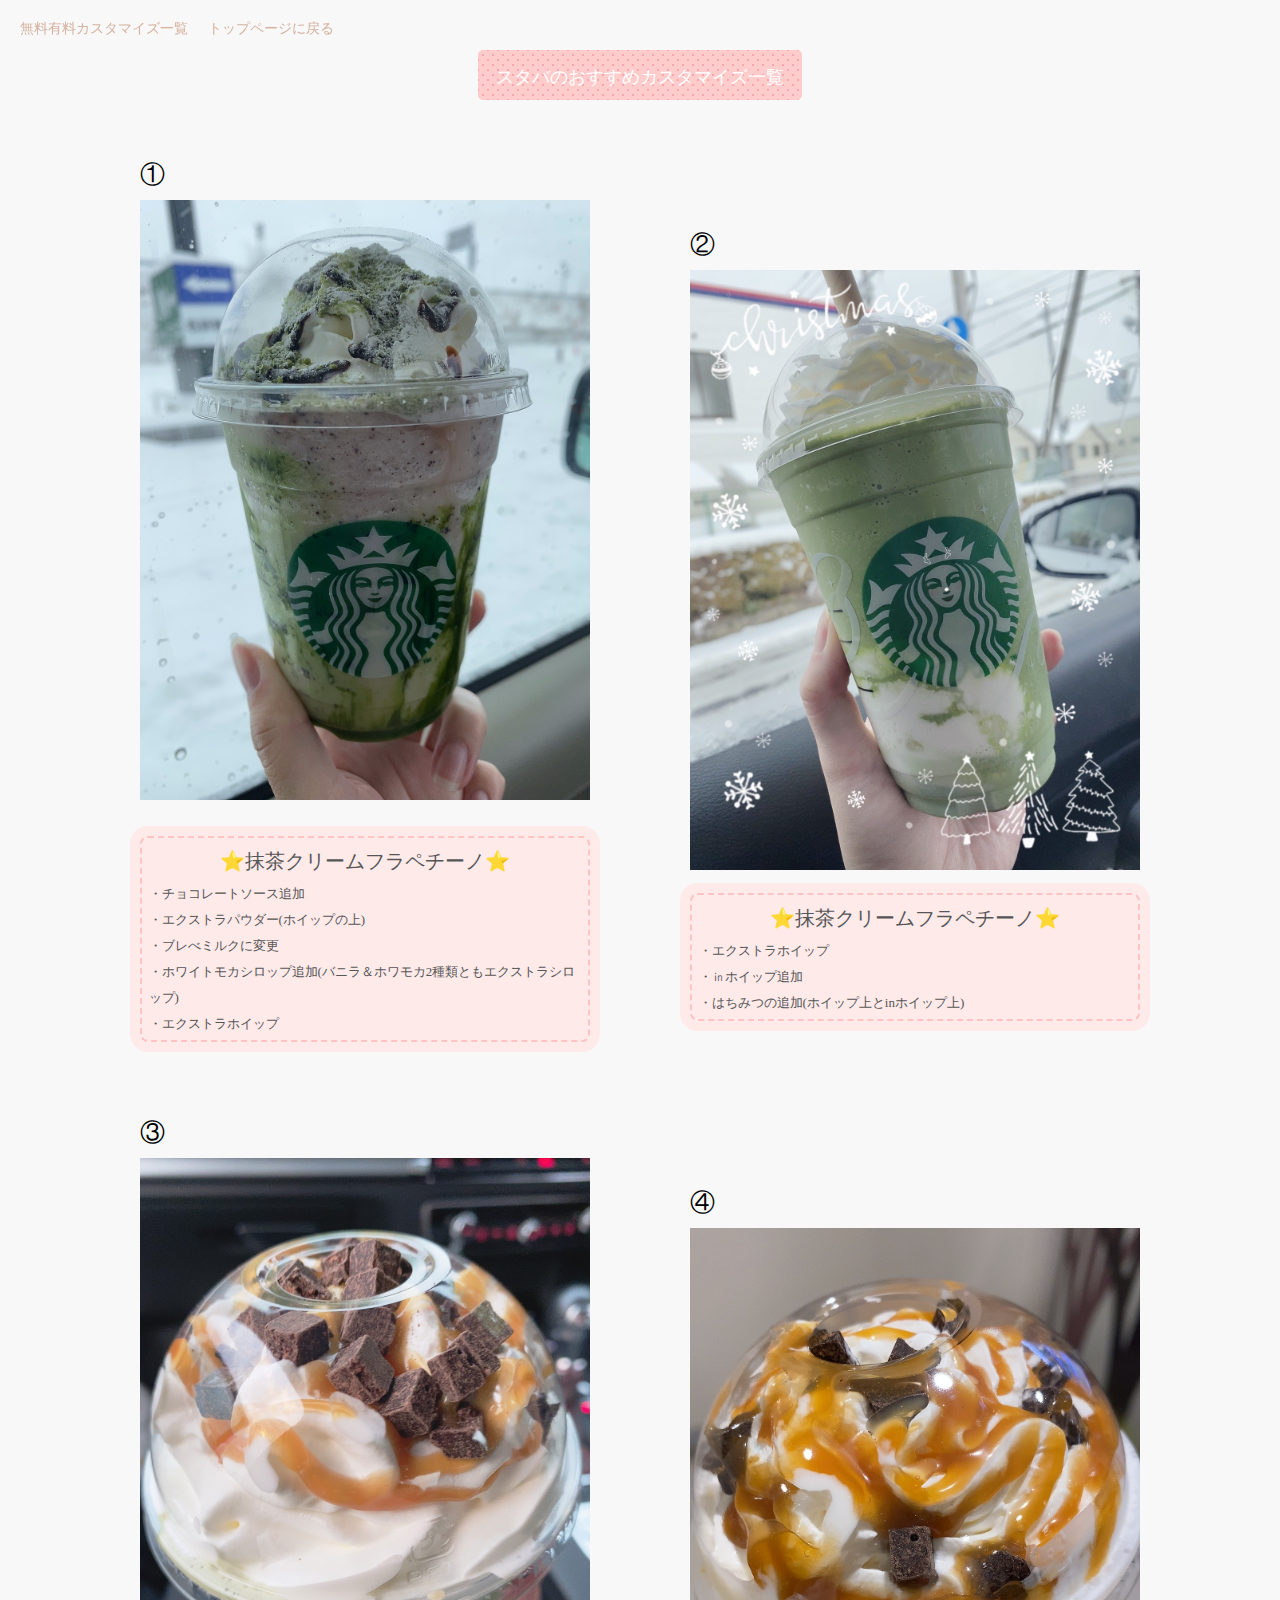
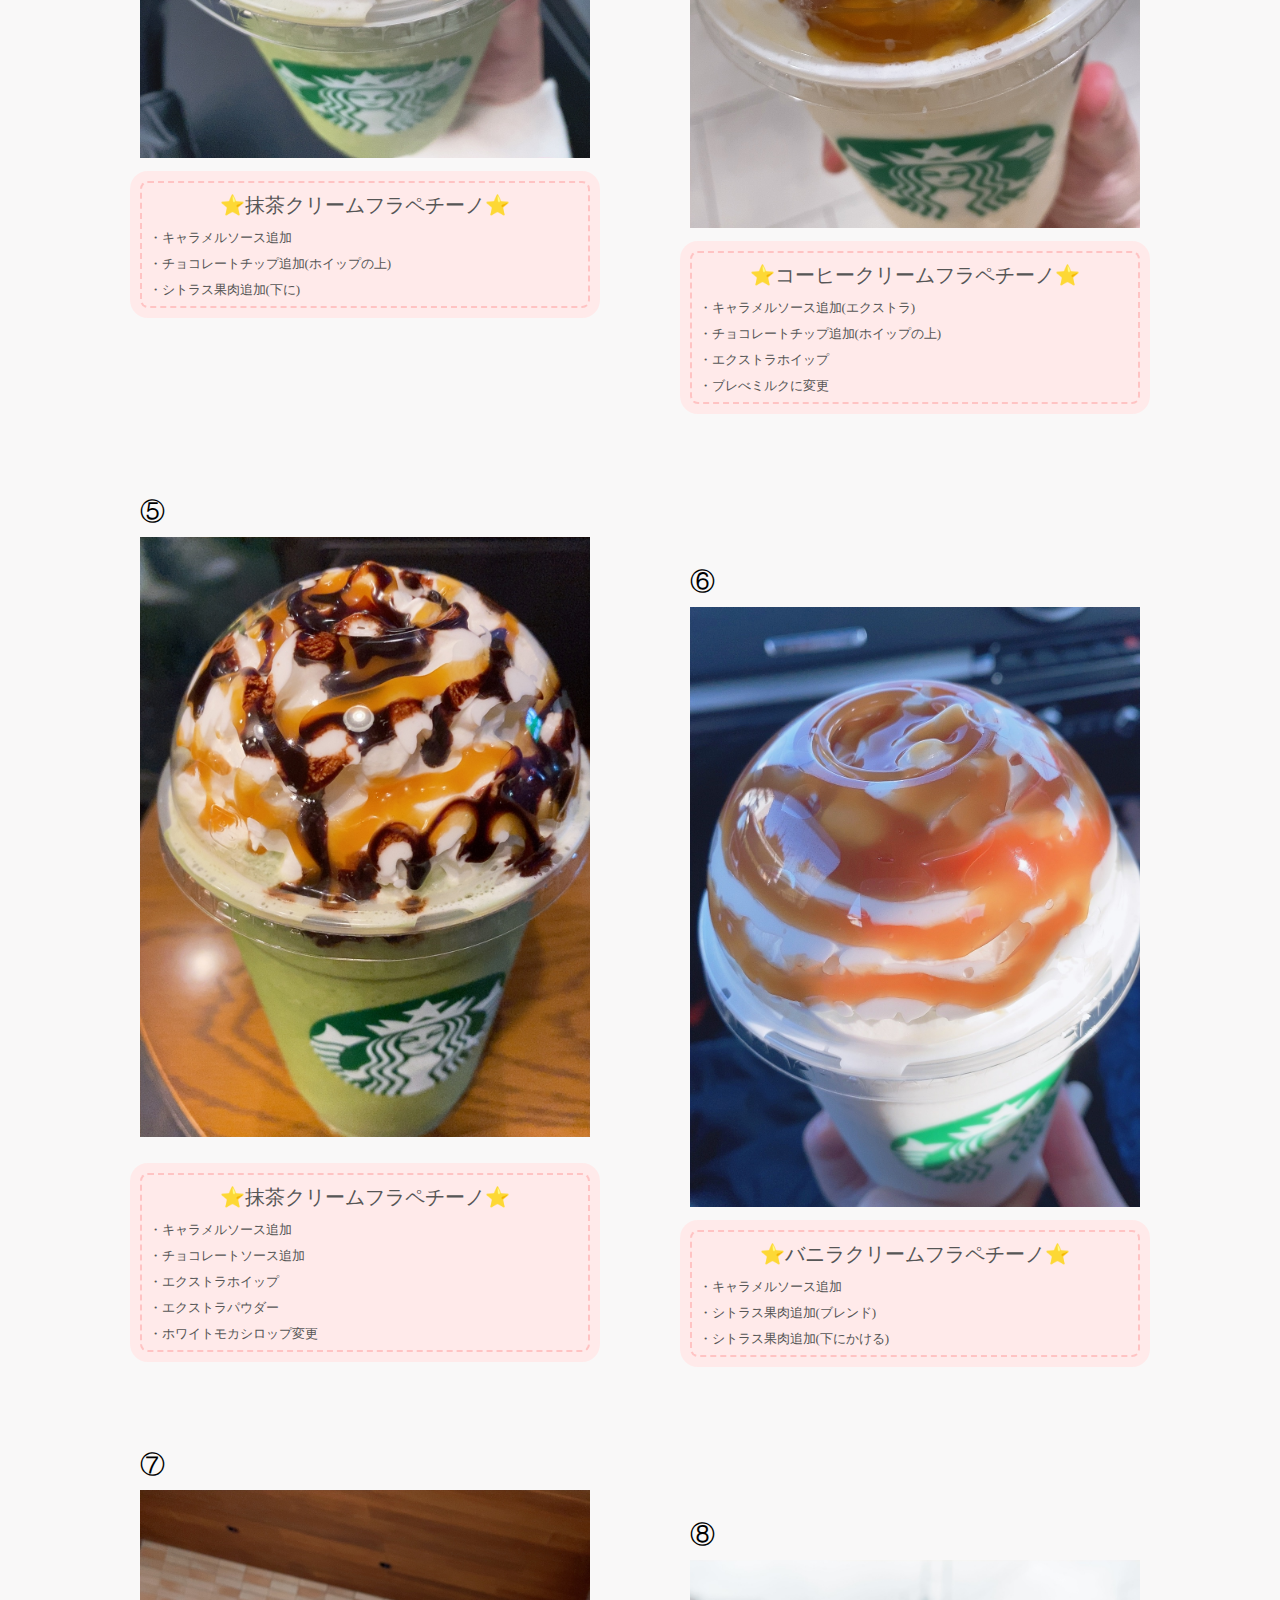
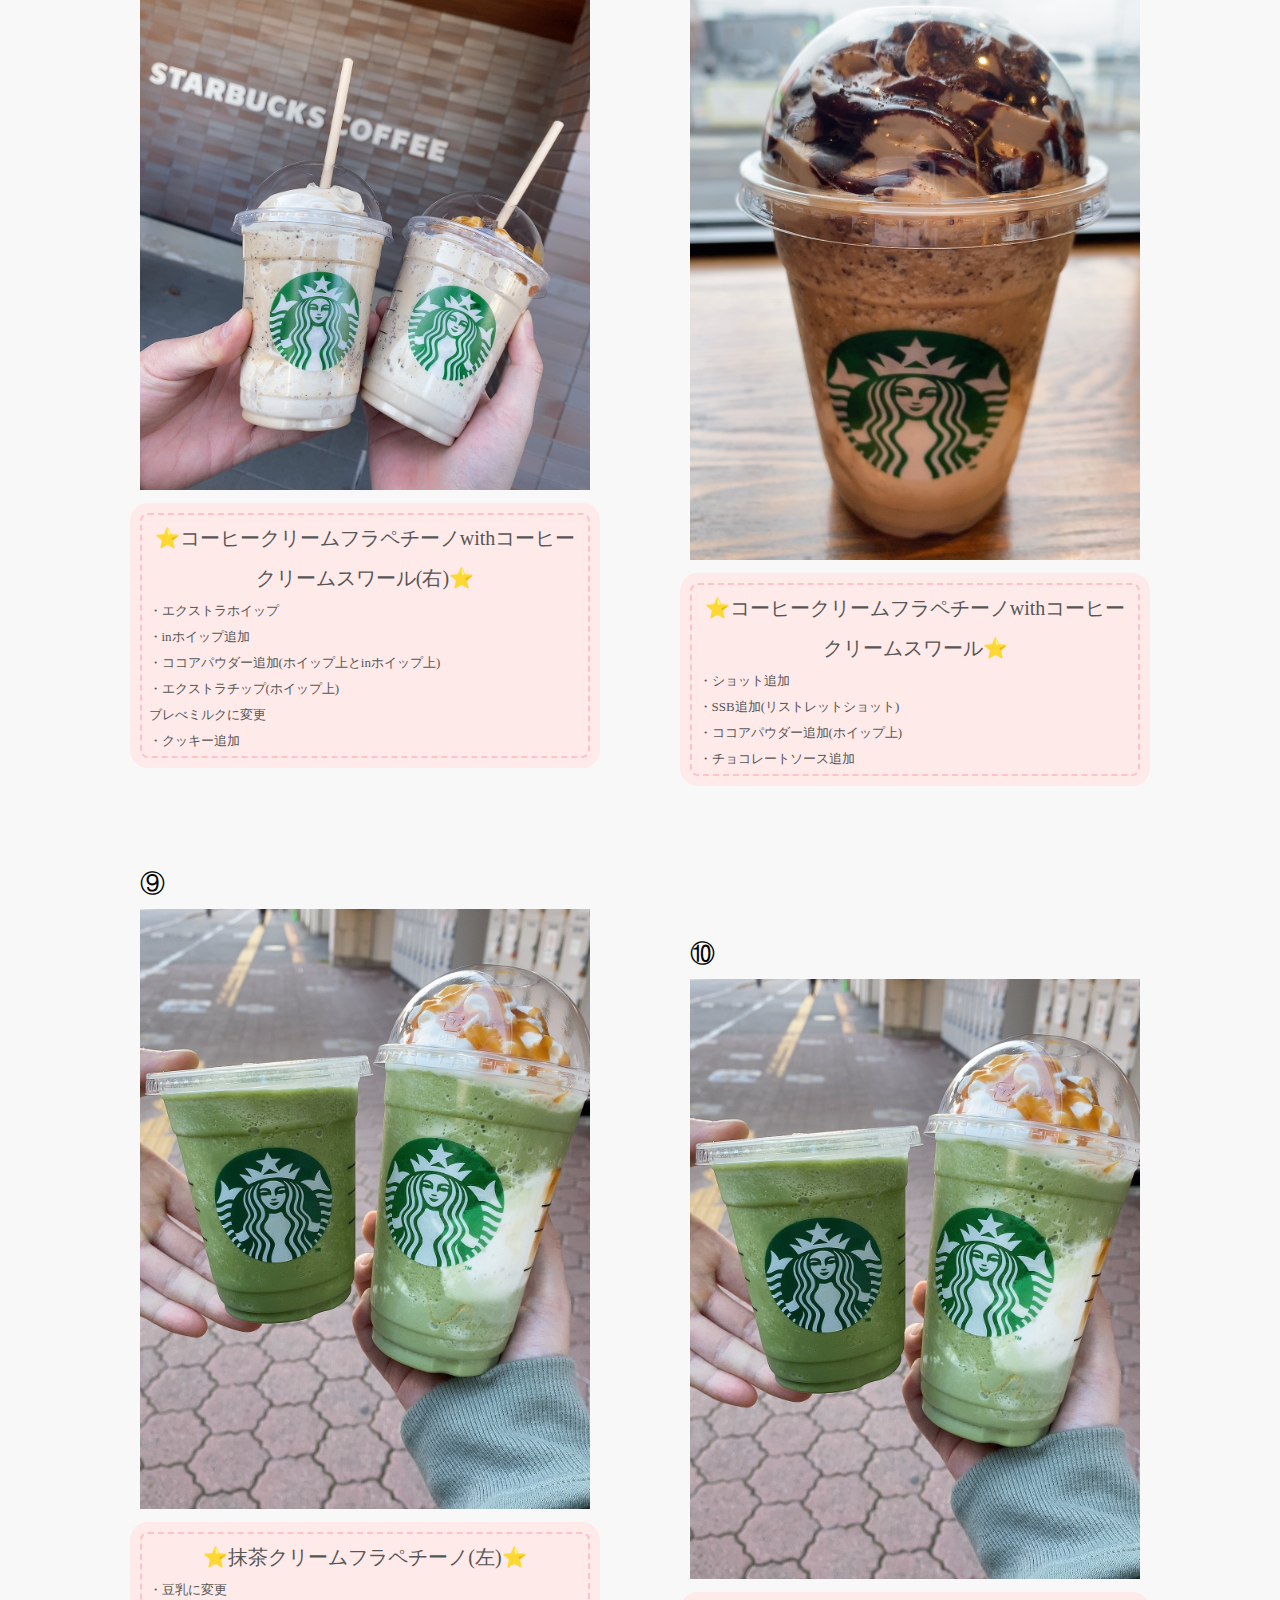
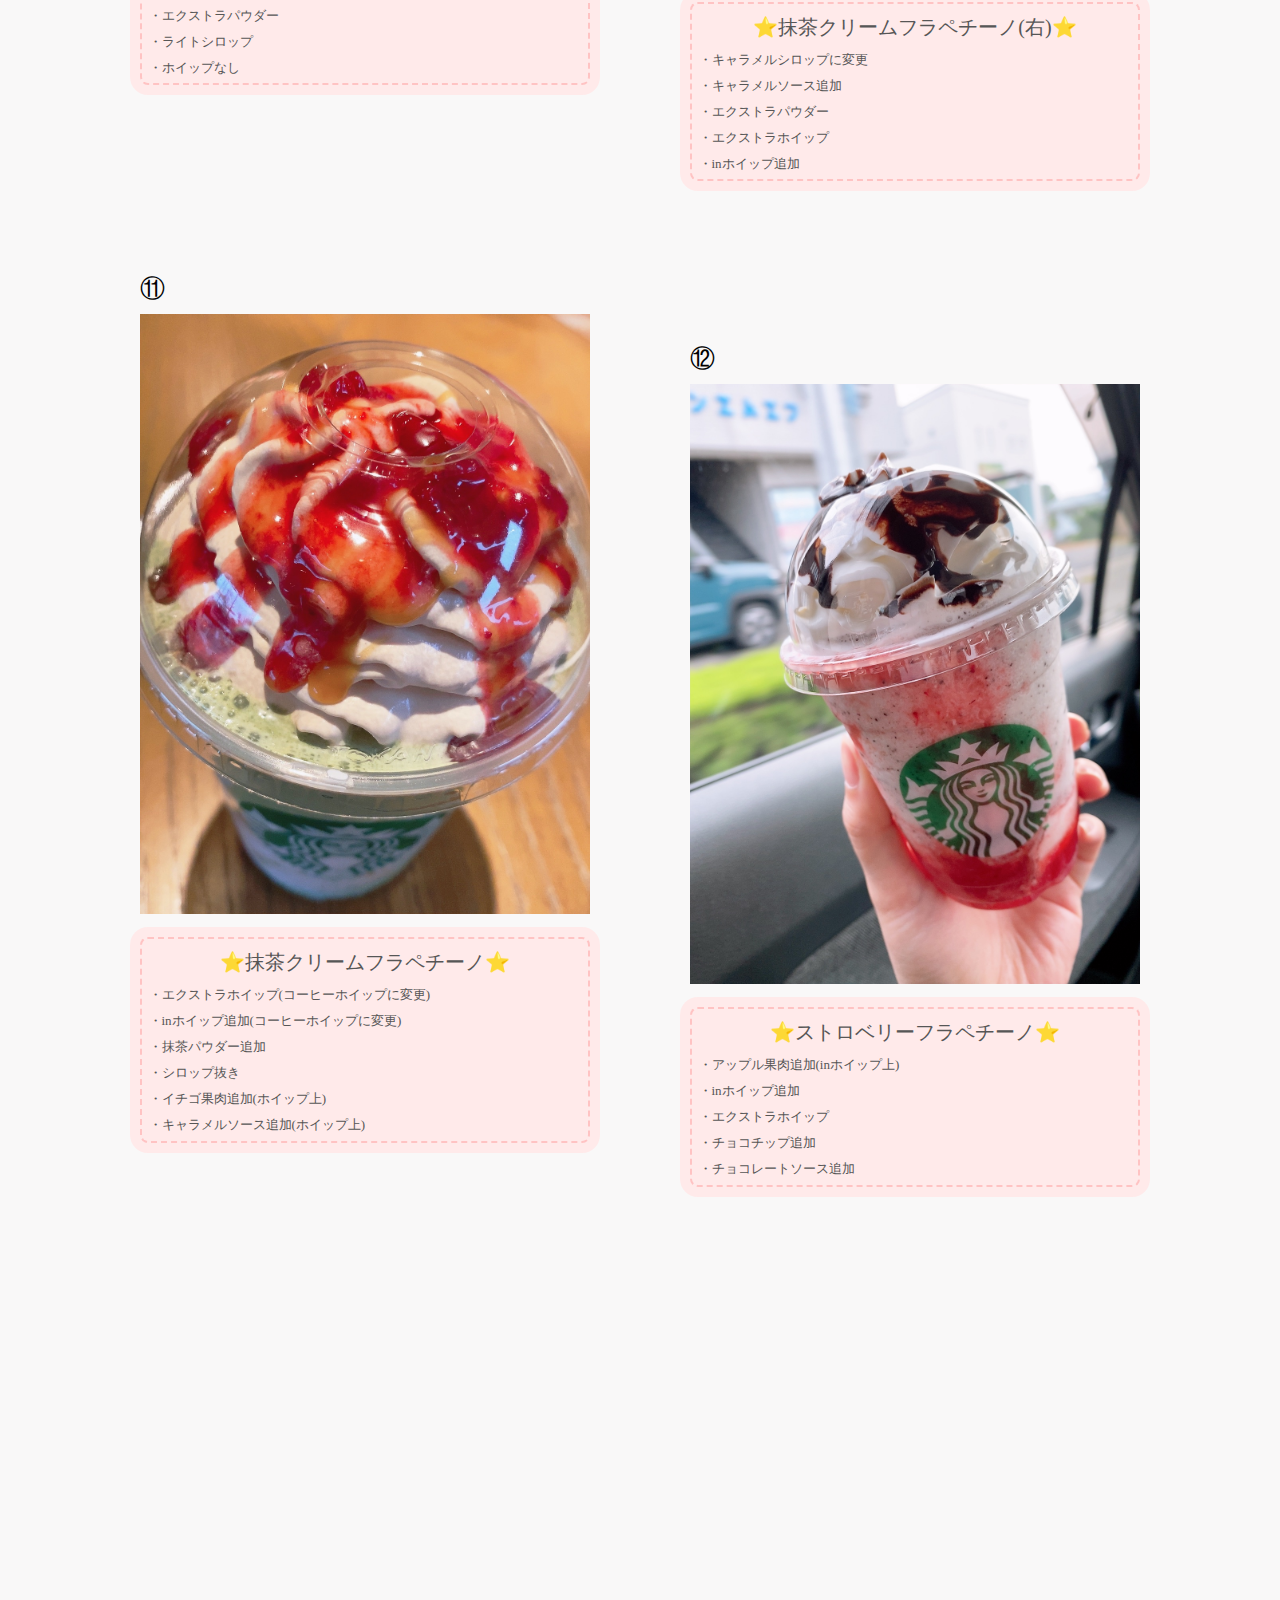
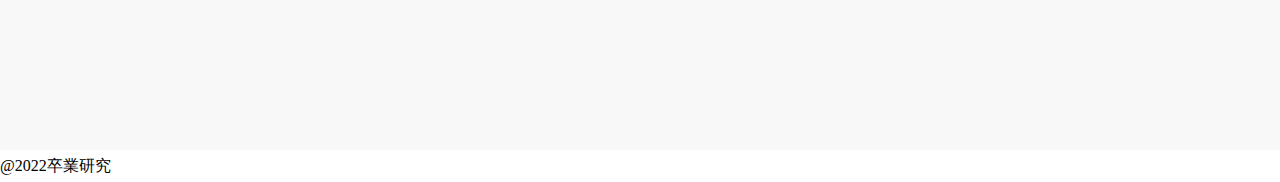
==== commit 56d2df8b: "Add files via upload" ====
--- a/custom1.html
+++ b/custom1.html
@@ -167,5 +167,8 @@
                 <iframe width="640px" height="480px" src="https://forms.office.com/Pages/ResponsePage.aspx?id=qWO15txntkauWBaZ2Ig18tgUaruqgHJNhh_v0ktkEGdUMzdBOEFQRk1OVVJHVlFFVEVDWU5YSlo5WS4u&embed=true" frameborder="0" marginwidth="0" marginheight="0" style="border: none; max-width:100%; max-height:100vh" allowfullscreen webkitallowfullscreen mozallowfullscreen msallowfullscreen> </iframe>
             </div>
         </main>
+        <footer>
+            <p>@2022卒業研究</p>
+        </footer>
     </body>
 </html>--- a/stylesheet.css
+++ b/stylesheet.css
@@ -243,6 +243,22 @@
 
 .d1 p{
     color:rgb(213, 178, 159);
+    text-align:center;
+    font-size:30px;
+}
+
+.center a{
+    font-size: 18px;
+    display: inline-block;
+    padding:0.5em 1em 0.3em;
+    color: #ffffff;
+    border: none;
+    border-radius: 5px;
+    background-color: #ffcccc;
+    background-size: 10px 10px;
+    background-image: radial-gradient(#f8a7b1 15%, transparent 20%),
+    radial-gradient(#f8a7b1 15%, transparent 20%);
+    background-position: 0 0, 15px 15px;
 }
 
 .footer p{
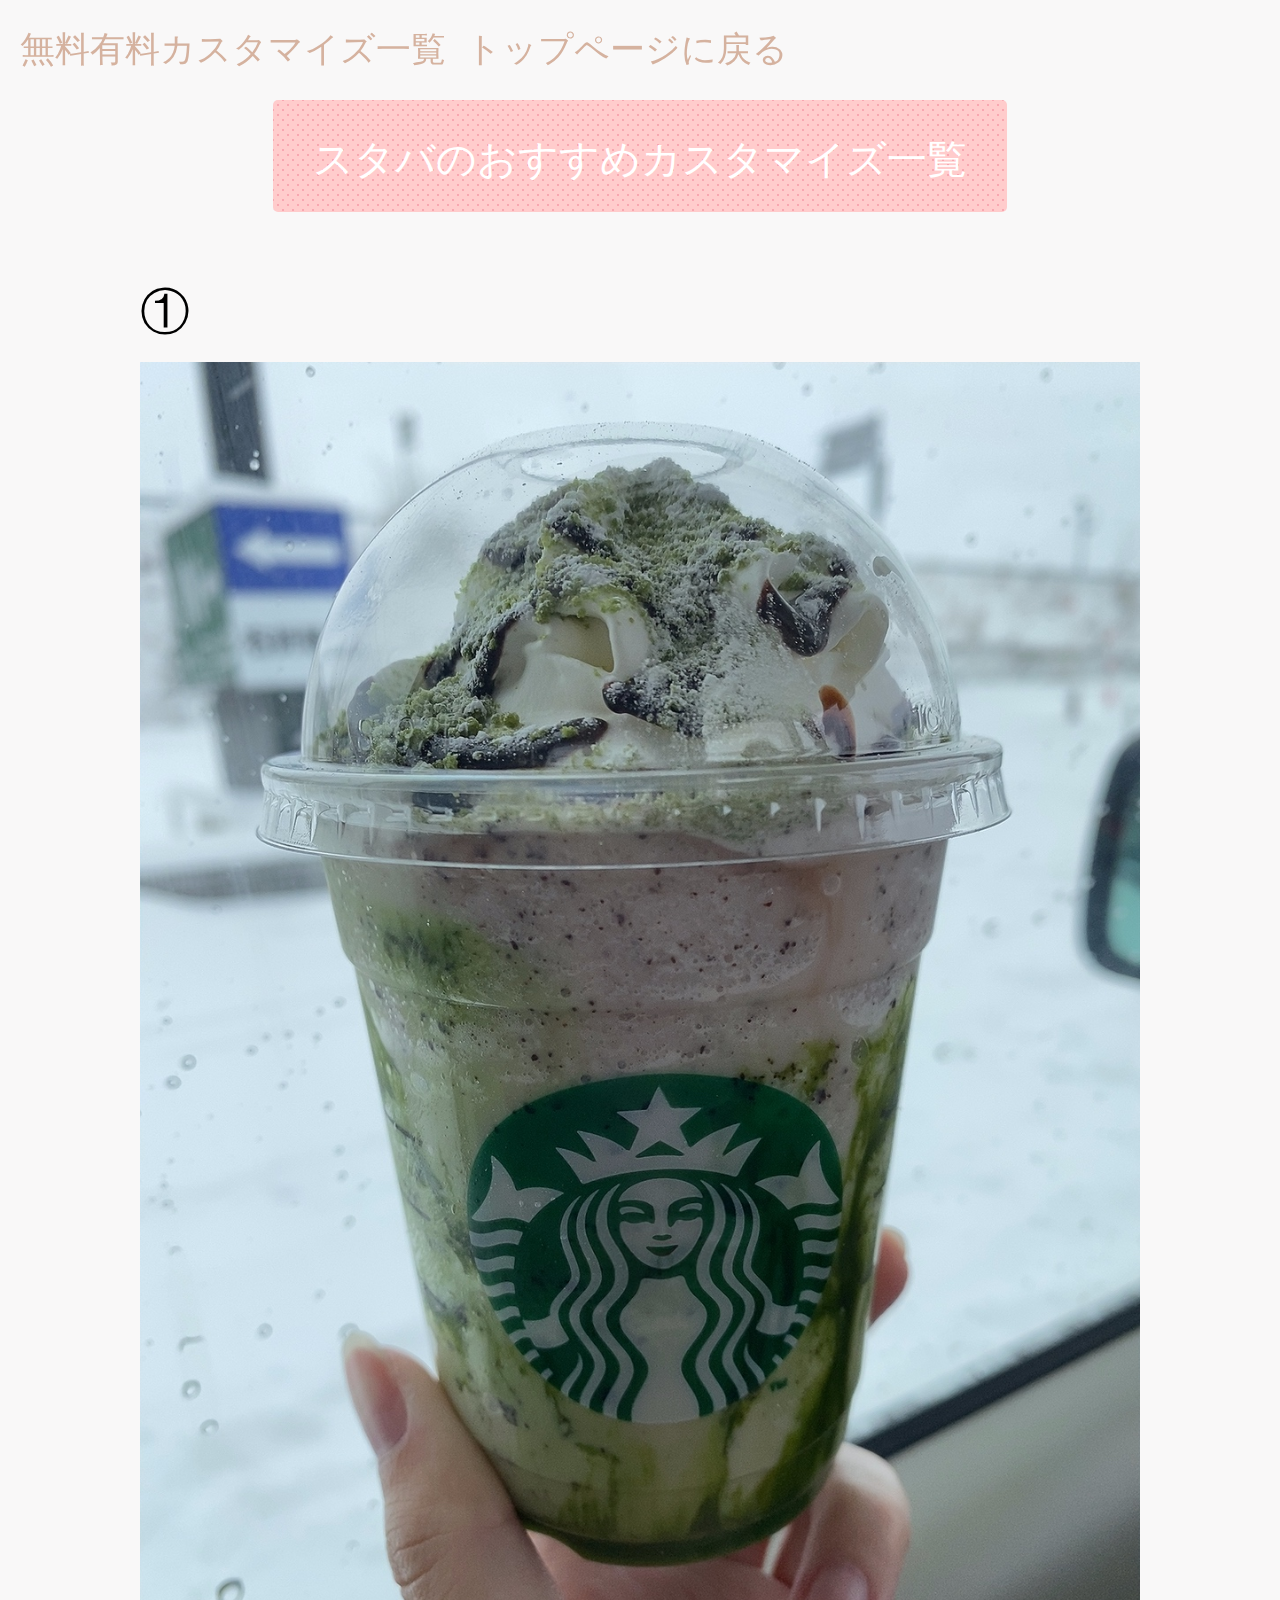
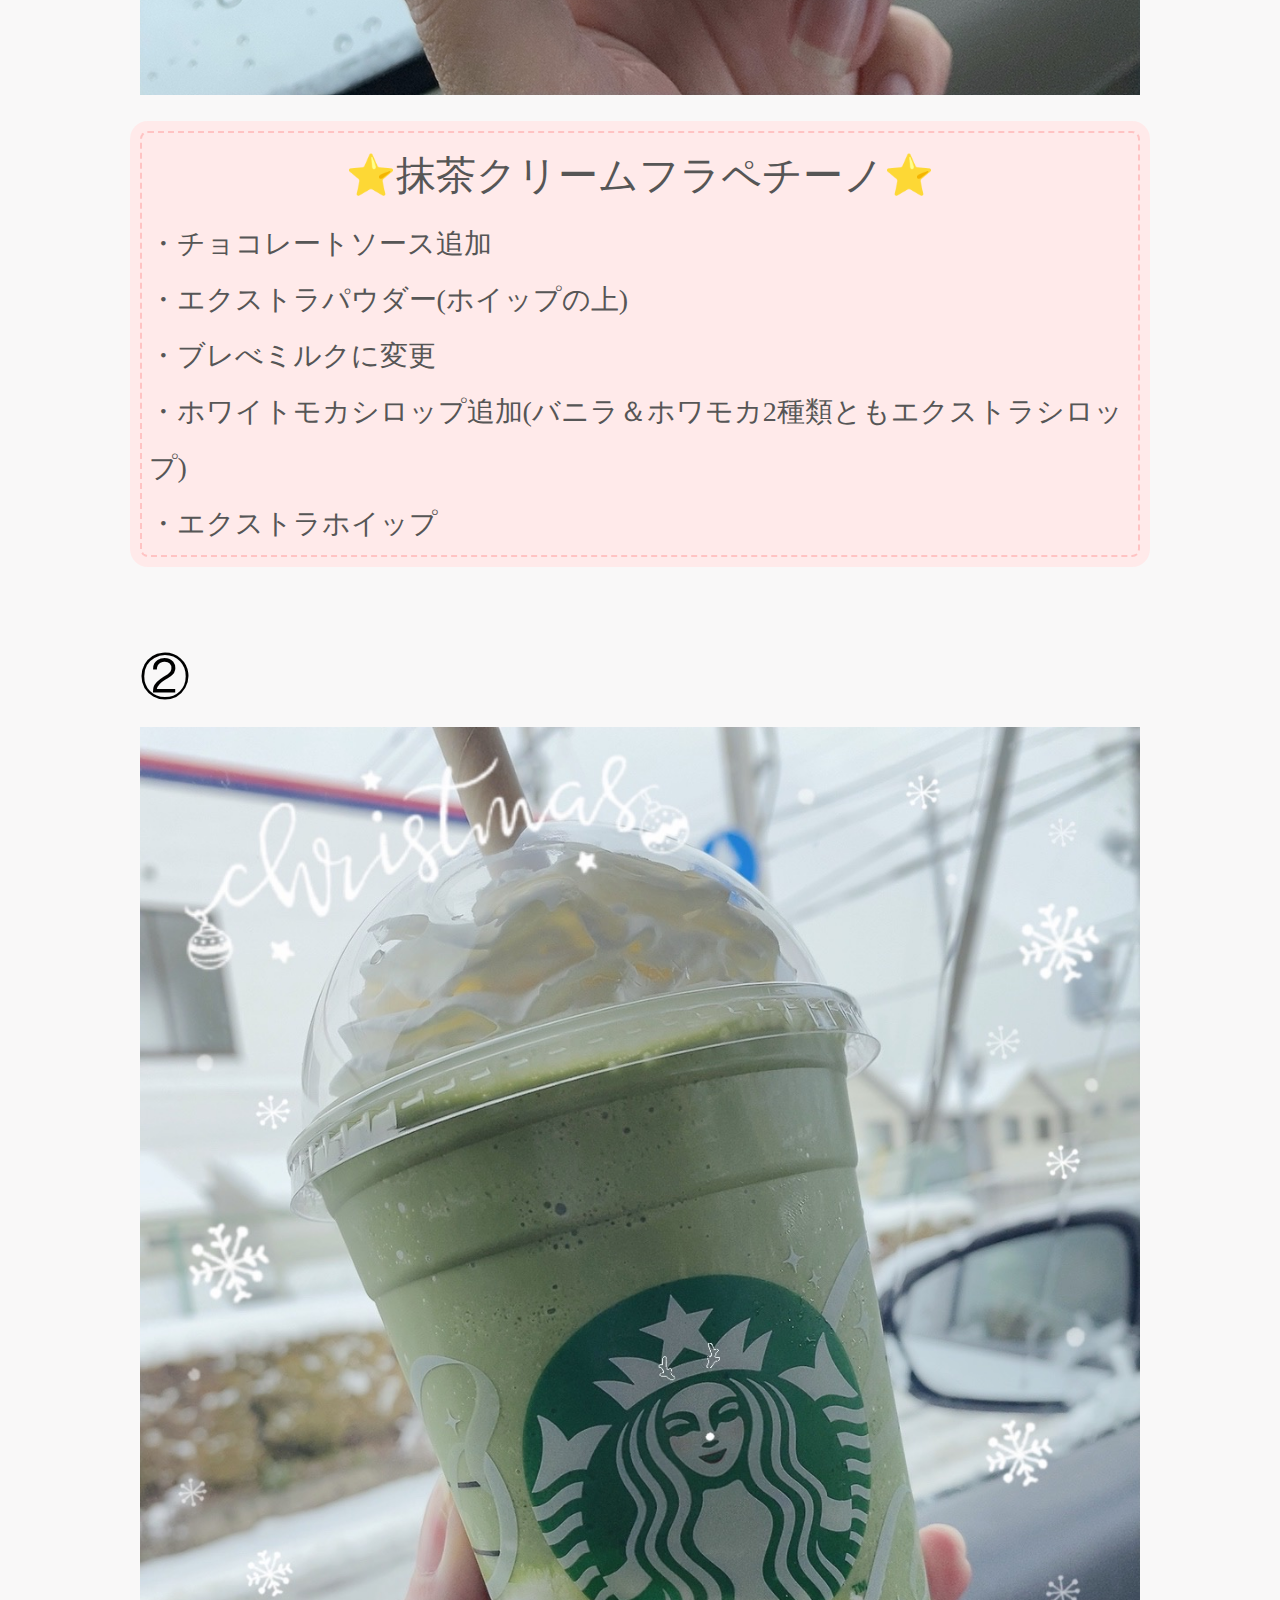
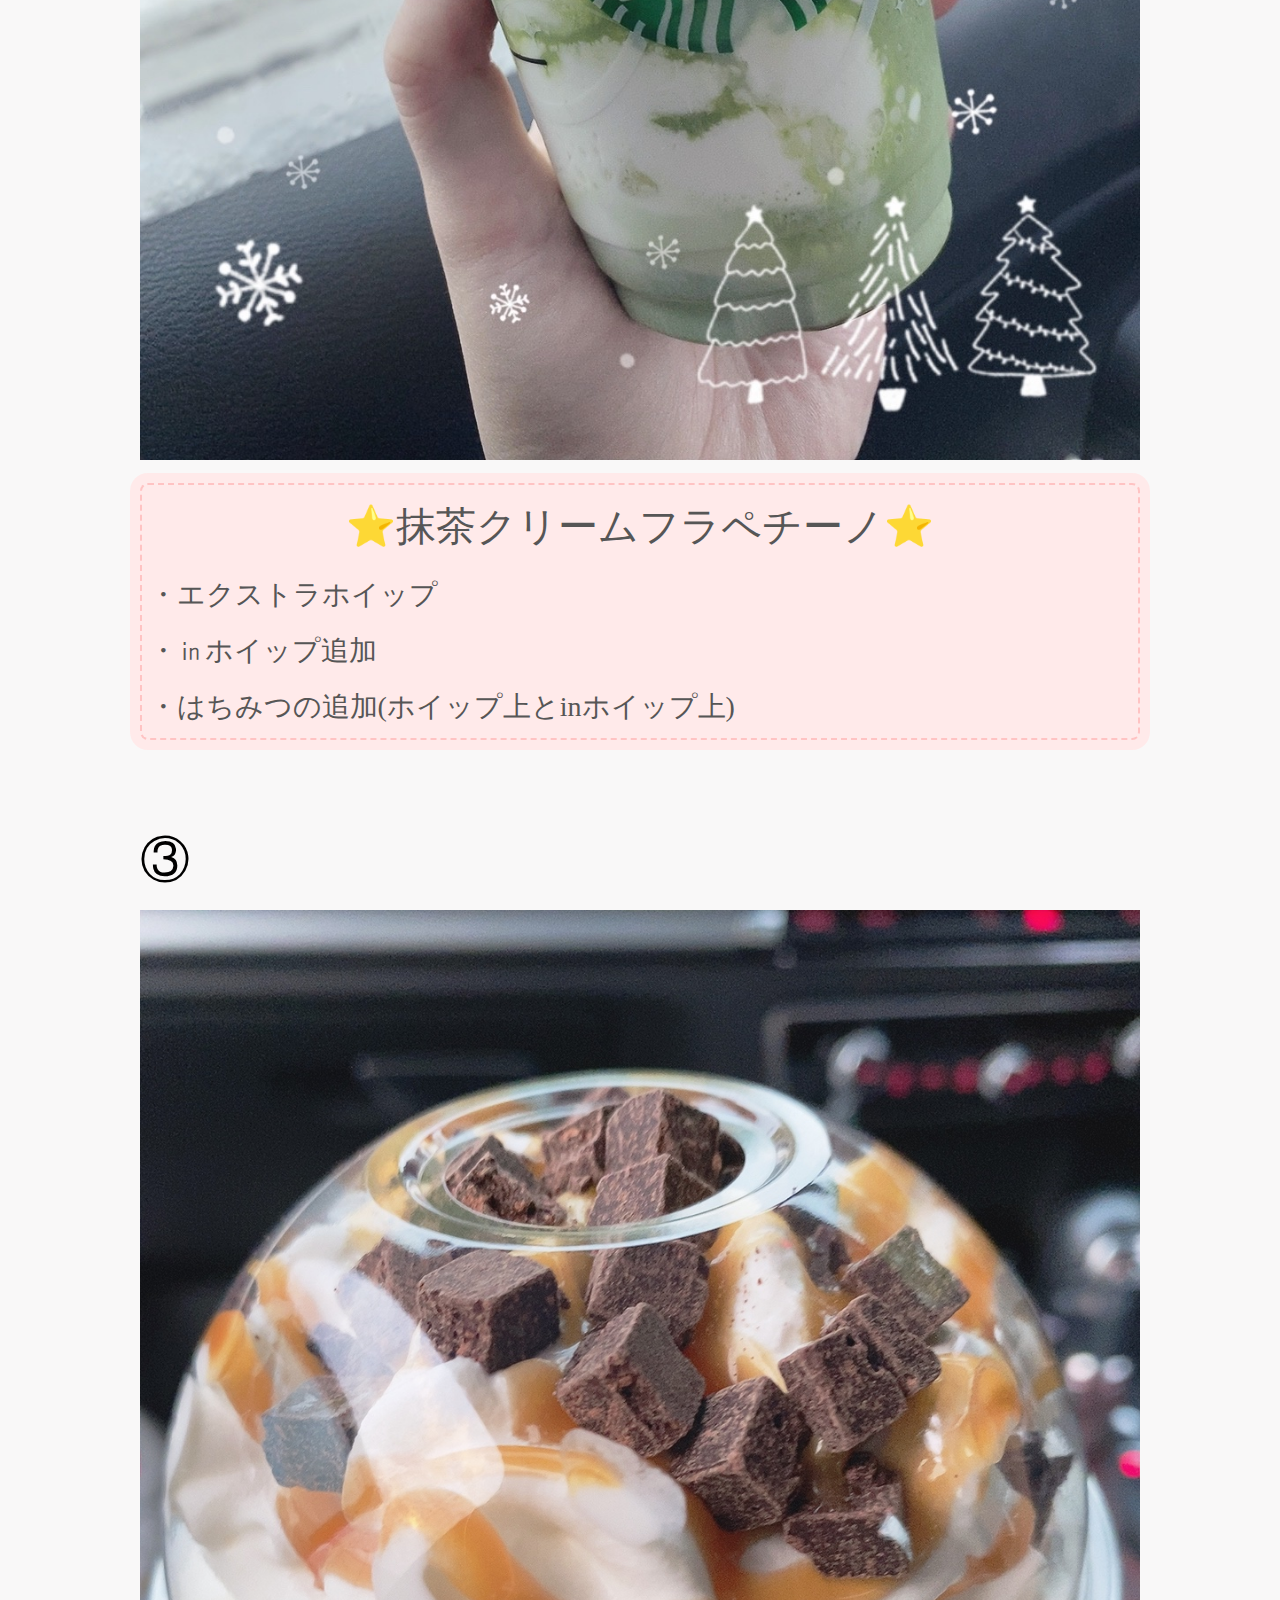
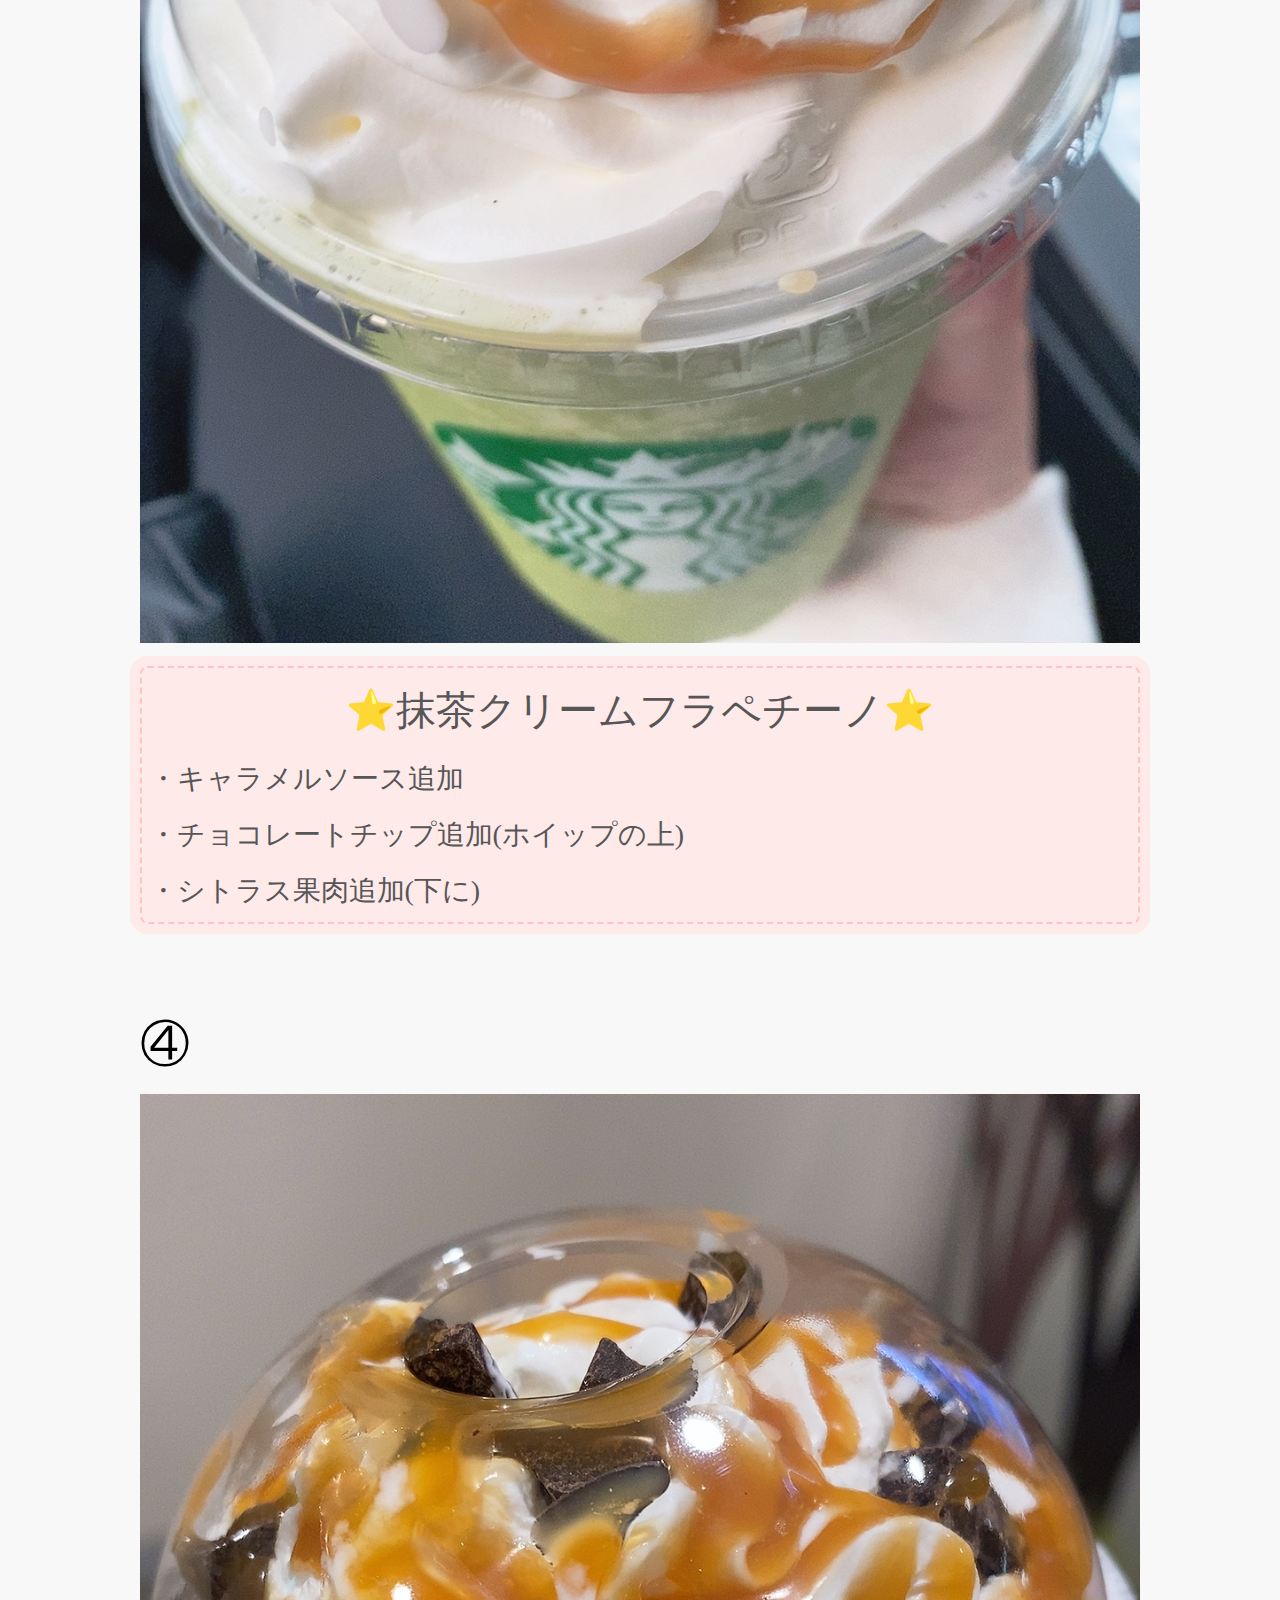
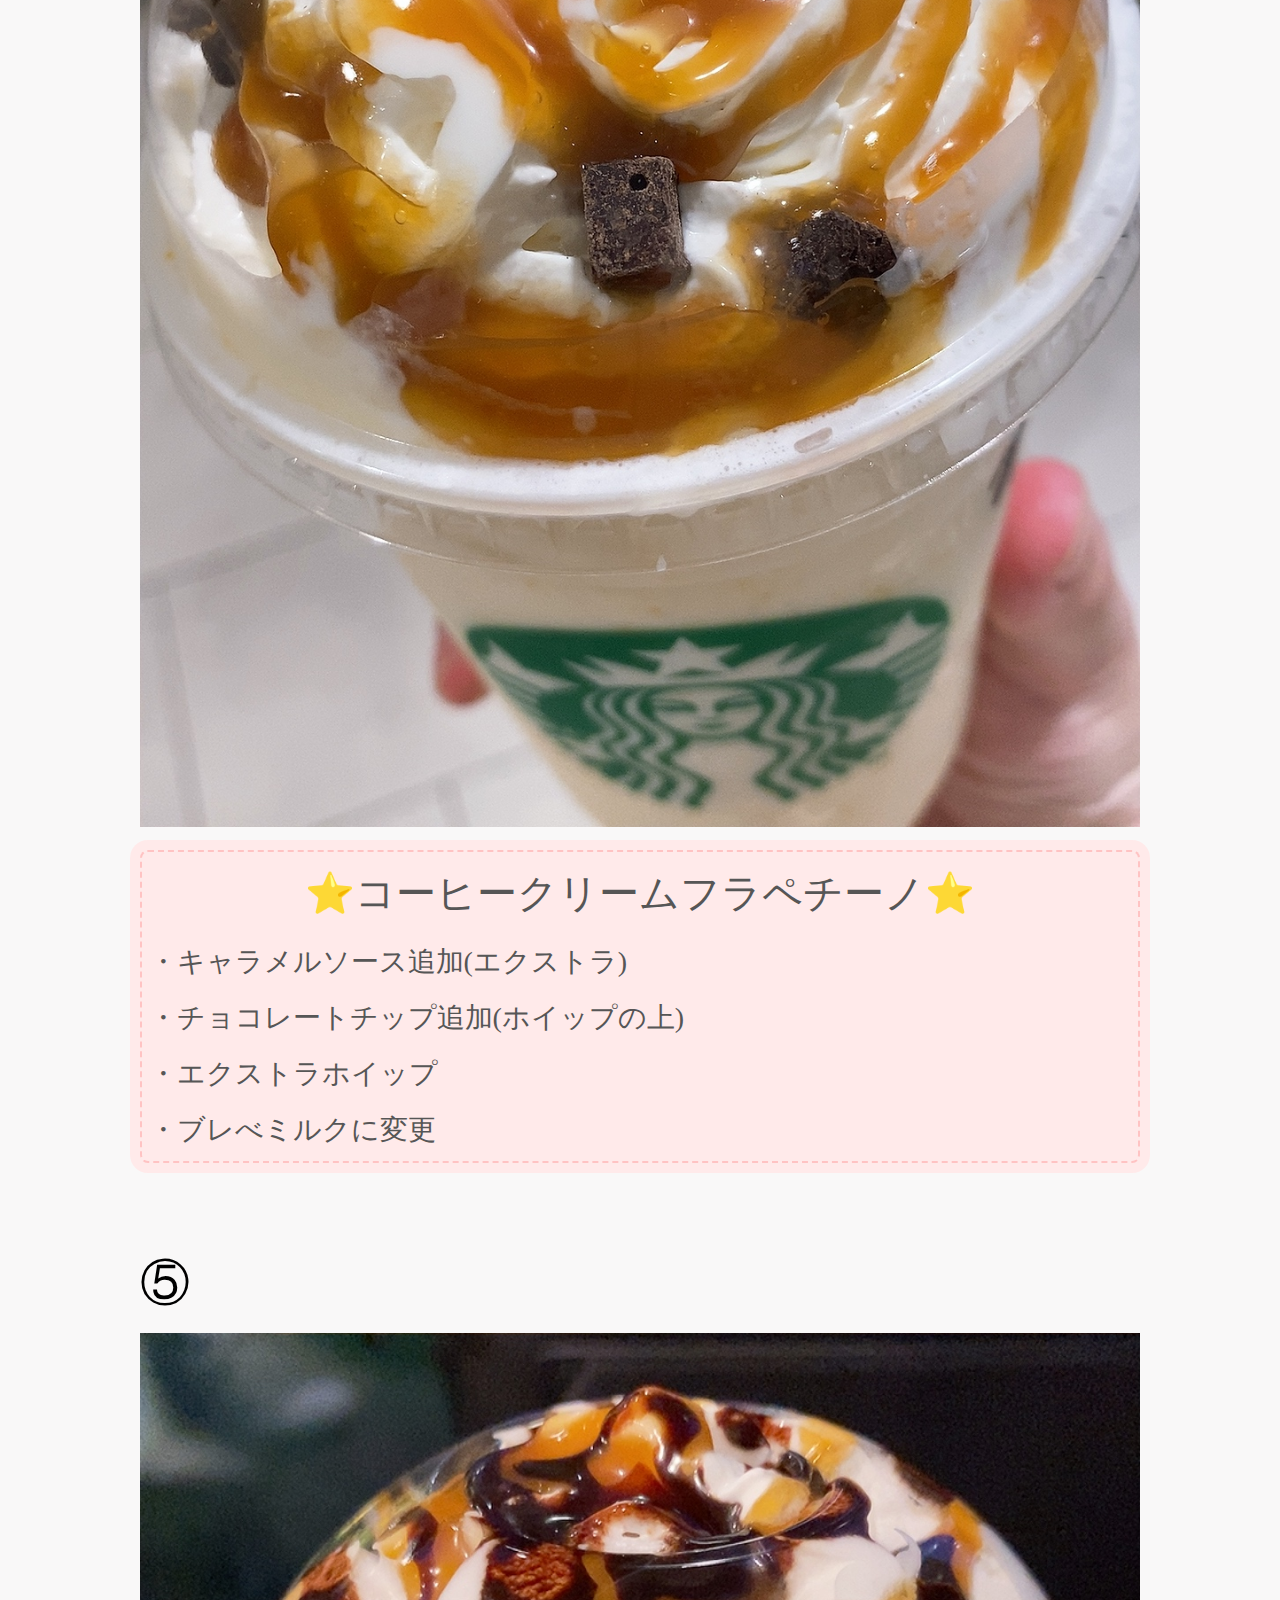
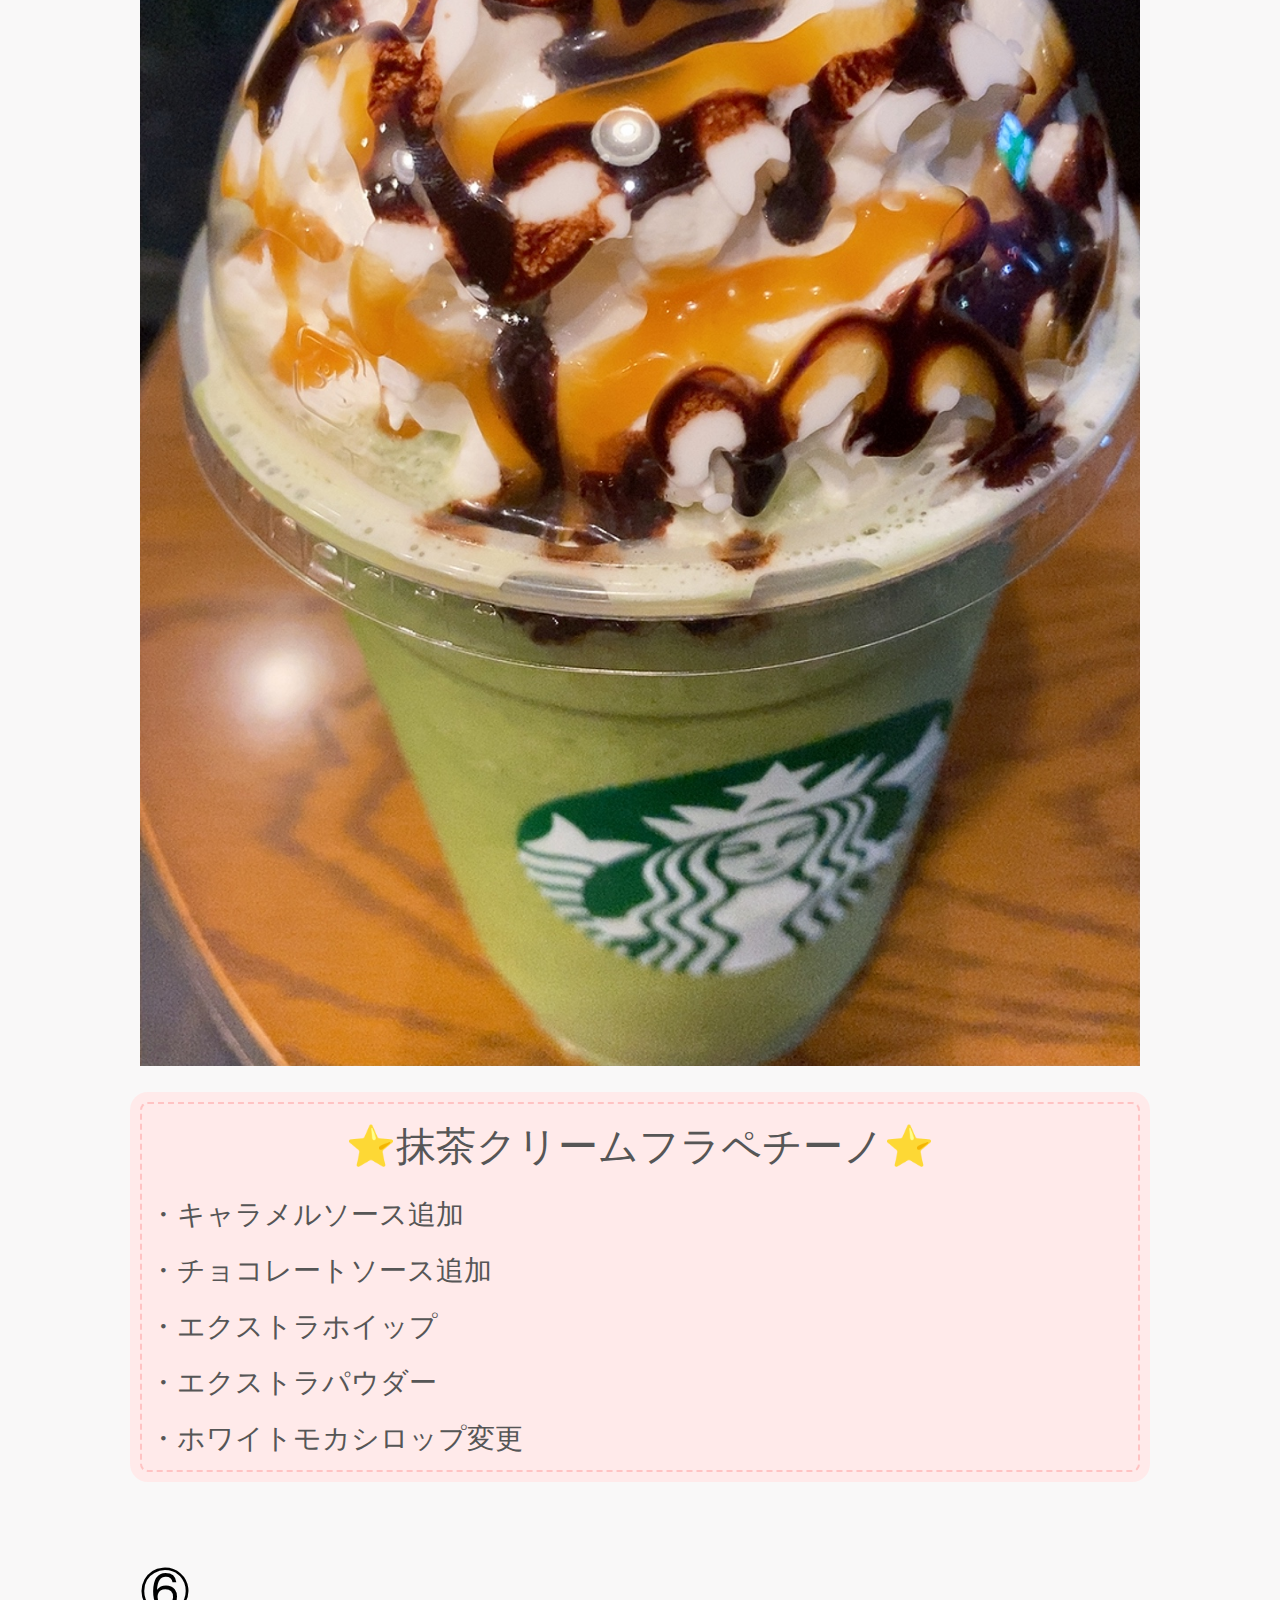
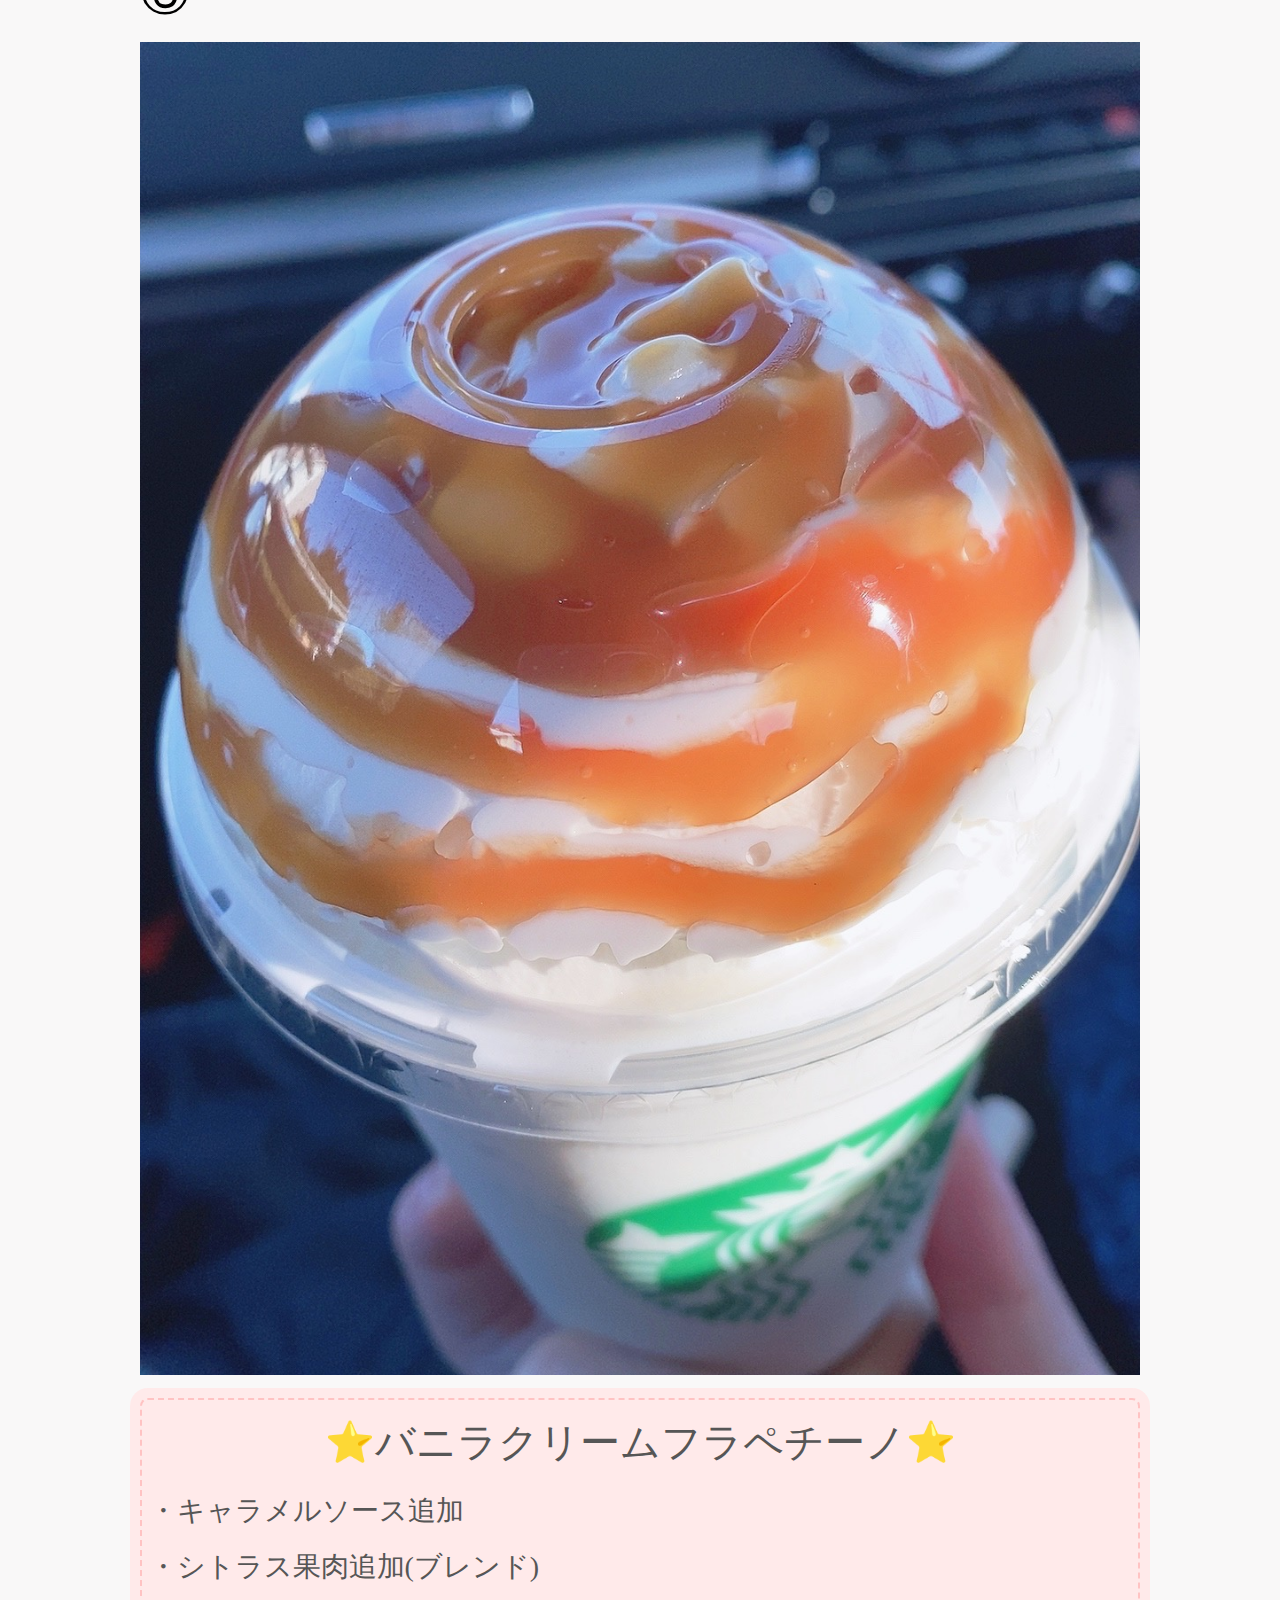
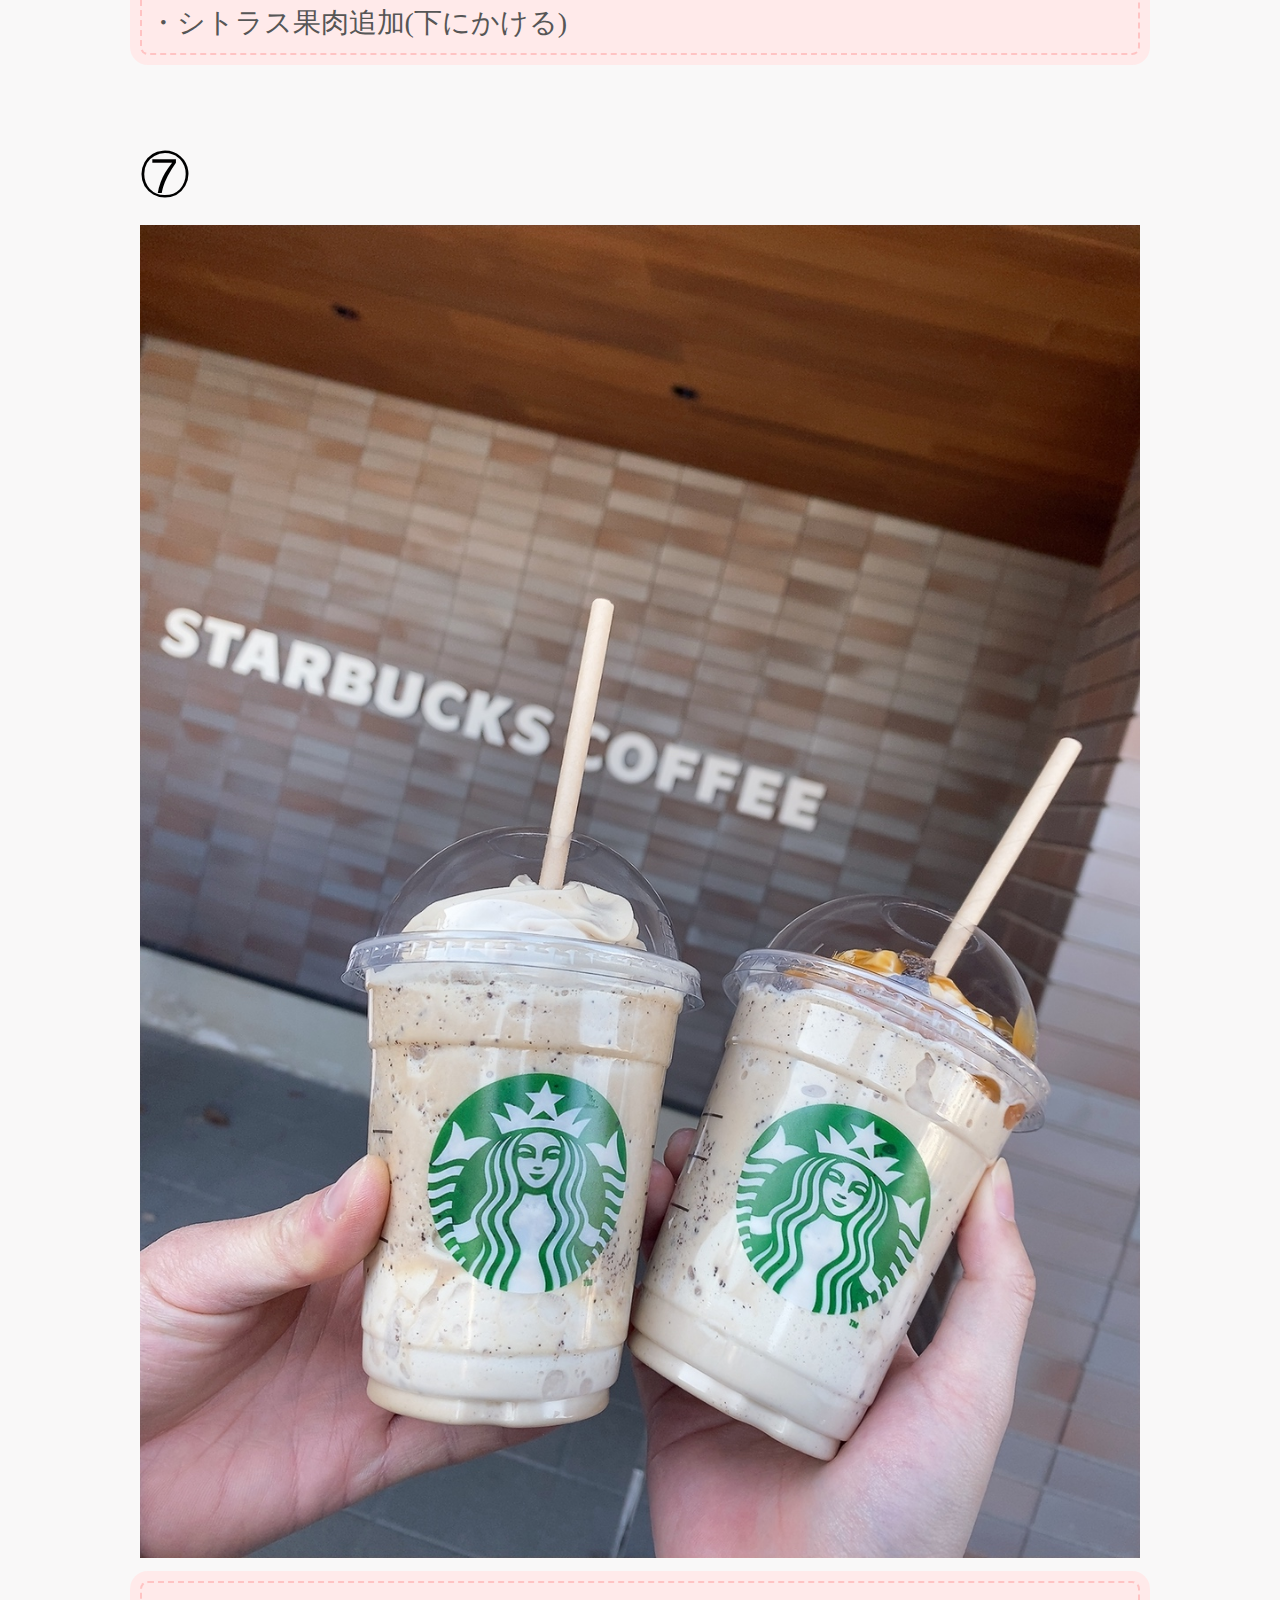
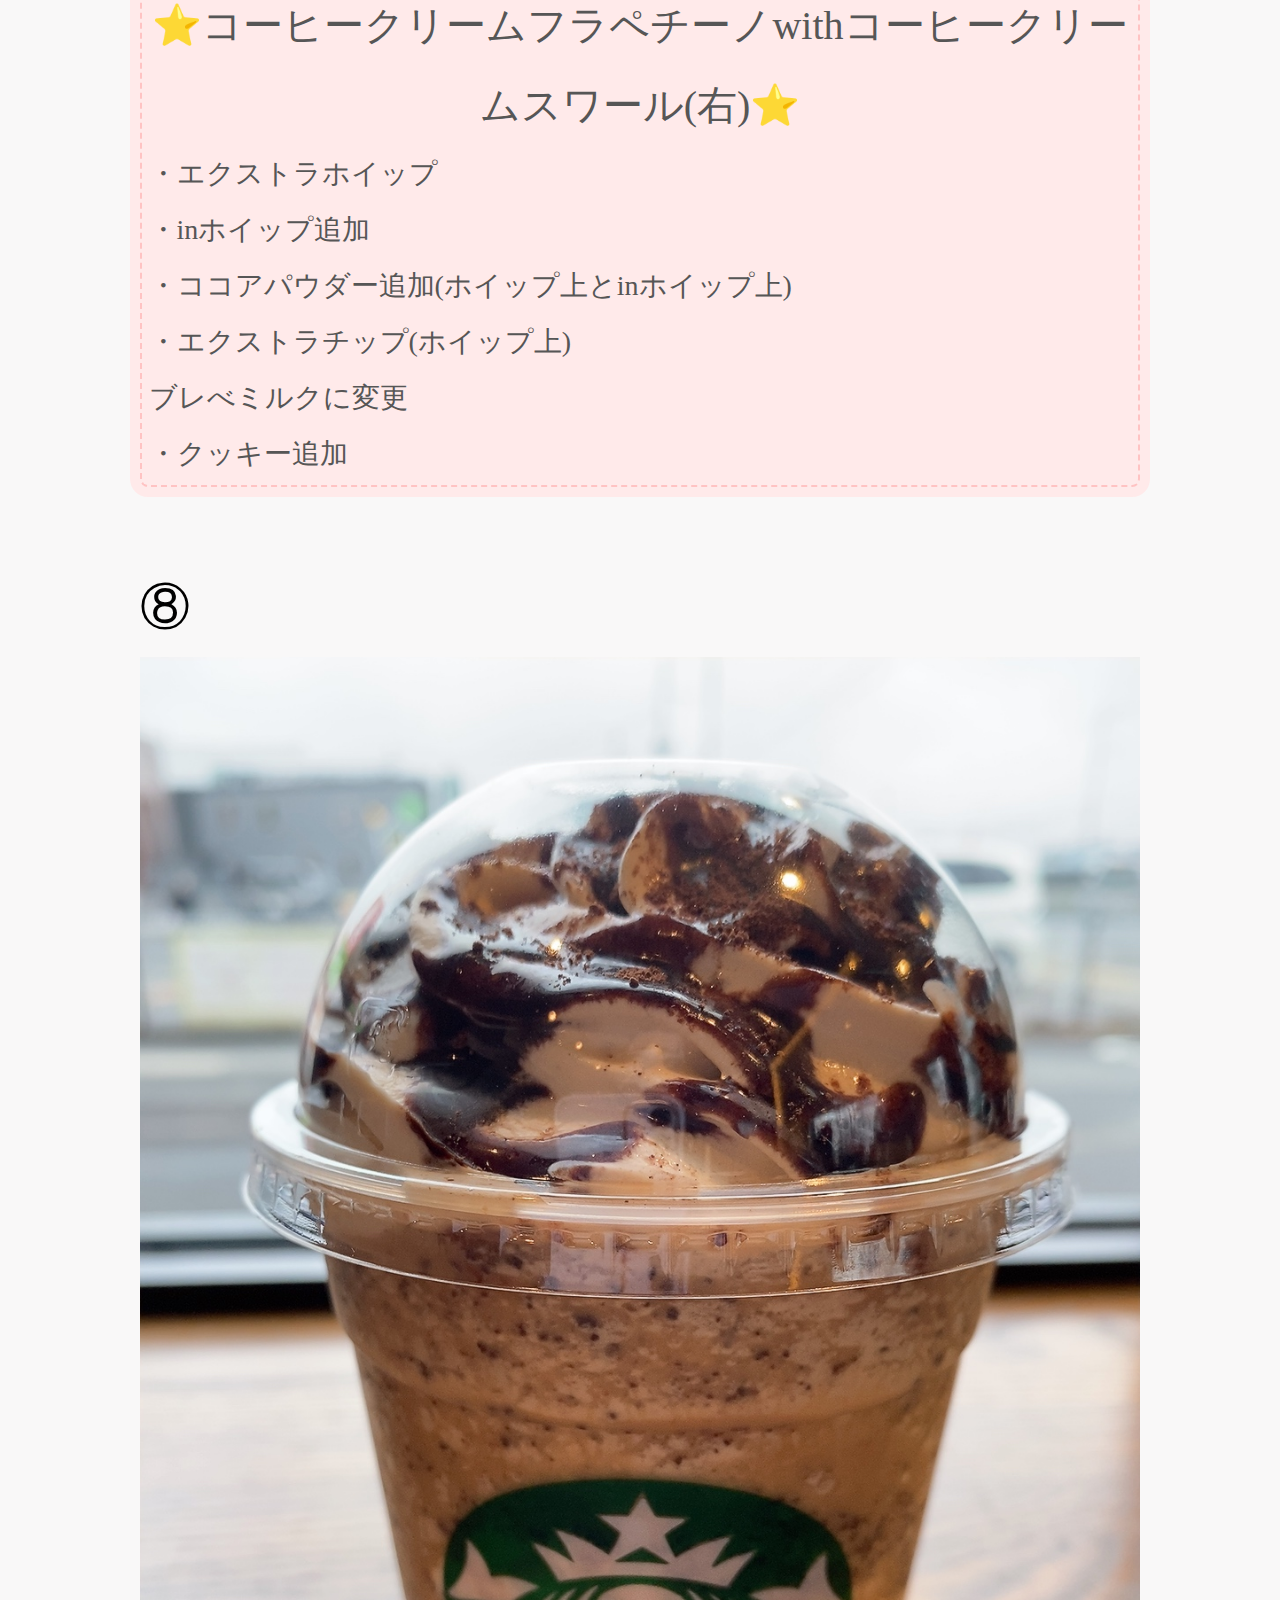
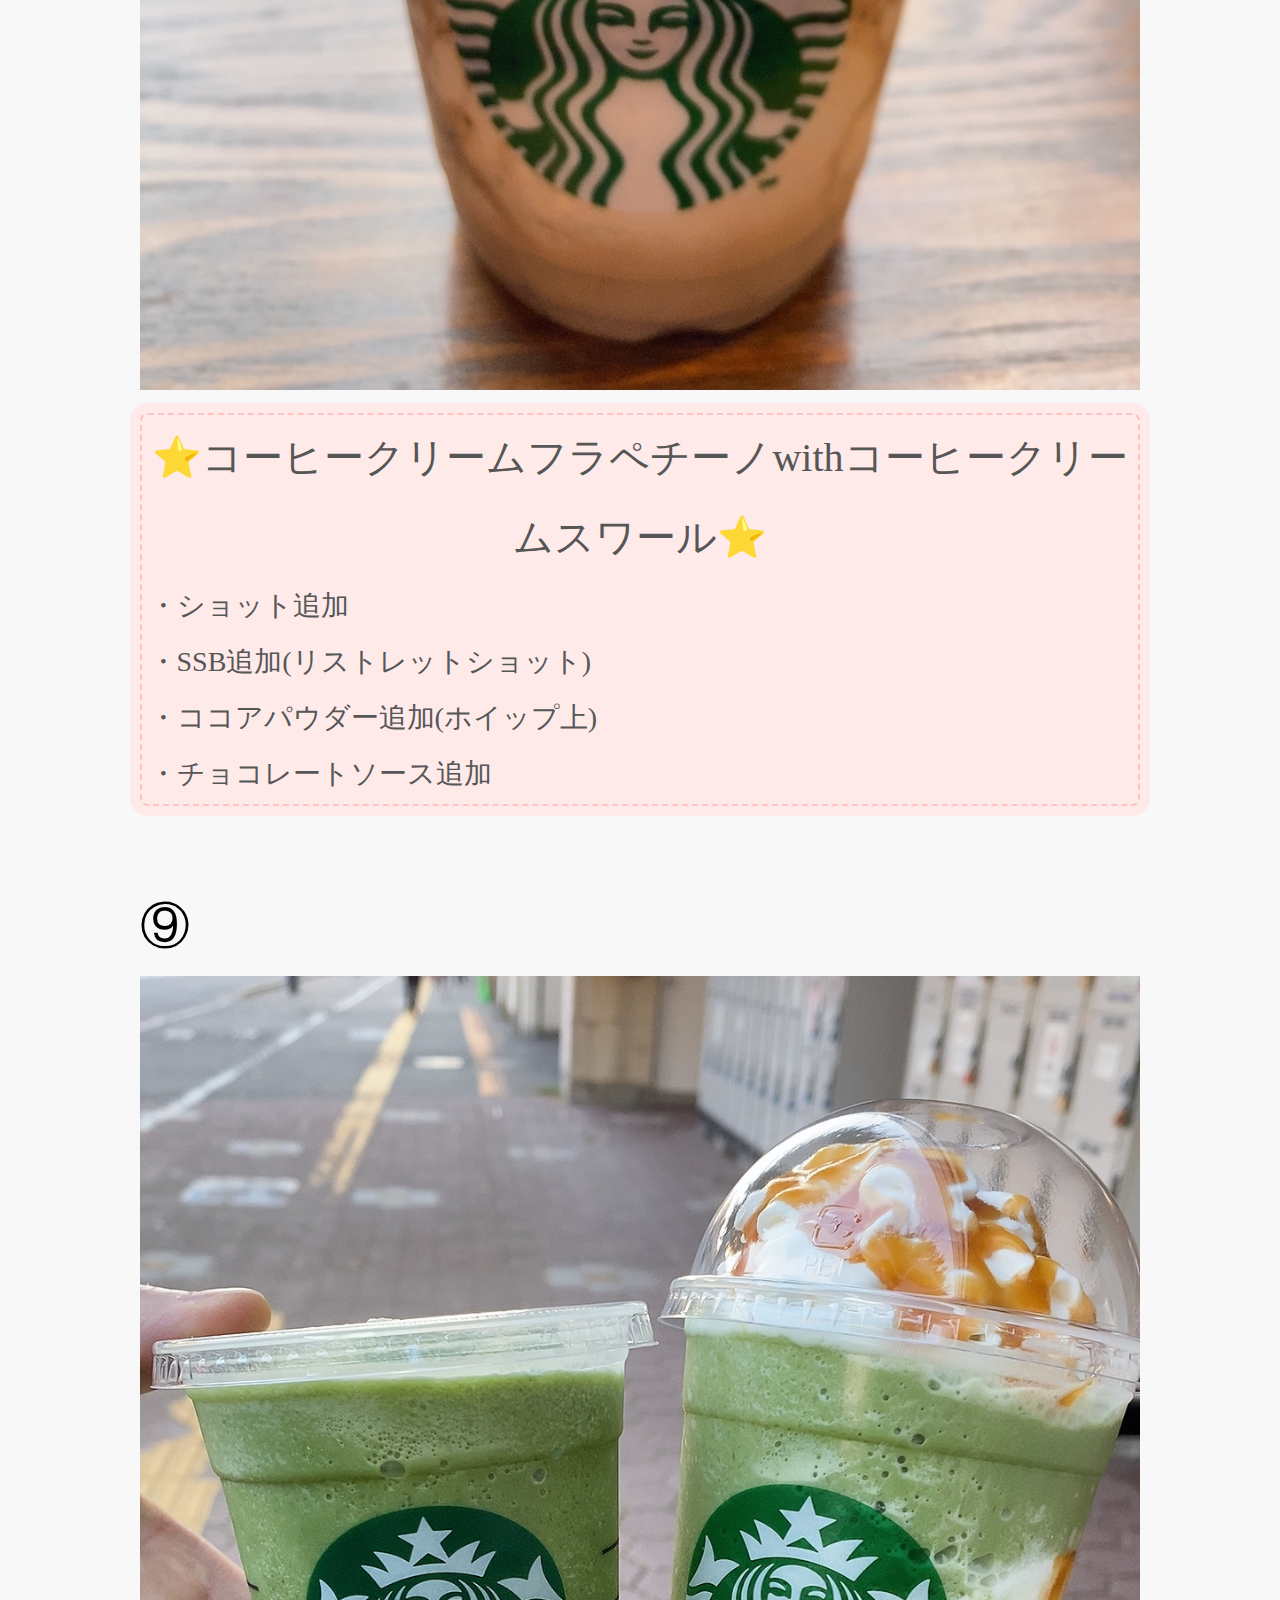
==== commit 4750a642: "Add files via upload" ====
--- a/custom1.html
+++ b/custom1.html
@@ -2,18 +2,19 @@
     <head>
         <meta charset="utf-8">
         <link rel="stylesheet" href="stylesheet.css">
+        <link rel="stylesheet" href="responsive.css">
         <title>卒業研究</title>
     </head>
     <body>
         <header>
-            <div class="pc">
+            <div class="pc-1">
                 <a href="custom2.html">無料有料カスタマイズ一覧</a>
                 <a href="index.html">トップページに戻る</a>
             </div>
         </header>
         <main>
             <div class="heading-1">
-                <div class="center">
+                <div class="center-1">
                     <h1>スタバのおすすめカスタマイズ一覧</h1>
                 </div>
             </div>
--- a/stylesheet.css
+++ b/stylesheet.css
@@ -13,6 +13,42 @@
 }
 
 .pc a{
+    margin-left:20px;
+    font-size:14px;
+    display:inline-block;
+    padding:15px 0;
+    color:rgb(213, 178, 159);
+    text-decoration:none;
+    font-weight:normal;
+}
+
+.pc-1{
+    display:flex;
+    justify-content:flex-start;
+    position:fixed;
+    width:100%;
+    z-index:50;
+}
+
+.pc-1 a{
+    margin-left:20px;
+    font-size:14px;
+    display:inline-block;
+    padding:15px 0;
+    color:rgb(213, 178, 159);
+    text-decoration:none;
+    font-weight:normal;
+}
+
+.pc-2{
+    display:flex;
+    justify-content:flex-start;
+    position:fixed;
+    width:100%;
+    z-index:50;
+}
+
+.pc-2 a{
     margin-left:20px;
     font-size:14px;
     display:inline-block;
@@ -101,6 +137,44 @@
     padding:50px 0 50px 0;
 }
 
+.center-1 h1{
+    font-size: 18px;
+    display: inline-block;
+    padding: 0.5em 1em 0.3em;
+    color: #ffffff;
+    border: none;
+    border-radius: 5px;
+    background-color: #ffcccc;
+    background-size: 10px 10px;
+    background-image: radial-gradient(#f8a7b1 15%, transparent 20%),
+    radial-gradient(#f8a7b1 15%, transparent 20%);
+    background-position: 0 0, 15px 15px;
+}
+
+.center-1{
+    text-align:center;
+    padding:50px 0 50px 0;
+}
+
+.center-2 h1{
+    font-size: 18px;
+    display: inline-block;
+    padding: 0.5em 1em 0.3em;
+    color: #ffffff;
+    border: none;
+    border-radius: 5px;
+    background-color: #ffcccc;
+    background-size: 10px 10px;
+    background-image: radial-gradient(#f8a7b1 15%, transparent 20%),
+    radial-gradient(#f8a7b1 15%, transparent 20%);
+    background-position: 0 0, 15px 15px;
+}
+
+.center-2{
+    text-align:center;
+    padding:50px 0 50px 0;
+}
+
 .heading-2{
     display:flex;
     justify-content:center;
@@ -261,6 +335,11 @@
     background-position: 0 0, 15px 15px;
 }
 
-.footer p{
-    text-align:center;
-}
+footer{
+    background-color:rgb(249, 248, 248);
+}
+
+footer p{
+    text-align:end;
+    padding:20px 30px 10px 0;
+}
--- a/responsive.css
+++ b/responsive.css
@@ -0,0 +1,64 @@
+.pc-1 a{
+    font-size:35px;
+}
+
+.pc-2 a{
+    font-size:35px;
+    padding:30px 70px 30px 0;
+}
+
+h1{
+    font-size:20px;
+}
+
+.center{
+    padding:0;
+}
+
+.center-1{
+    padding:100px 0 50px 0;
+}
+
+.center-1 h1{
+    font-size:40px;
+}
+
+.center-2{
+    padding:100px 0 50px 0;
+}
+
+.center-2 h1{
+    font-size:40px;
+}
+
+.heading-2{
+    display:block;
+}
+
+.a1 p{
+    font-size:28px;
+}
+
+.a1-1 p{
+    font-size:28px;
+}
+
+.a2 p{
+    font-size:40px;
+}
+
+.a3{
+    width:100%;
+}
+
+.a4{
+    width:100%;
+}
+
+.a5 p{
+    font-size:50px;
+}
+
+.d1 p{
+    font-size:20px;
+}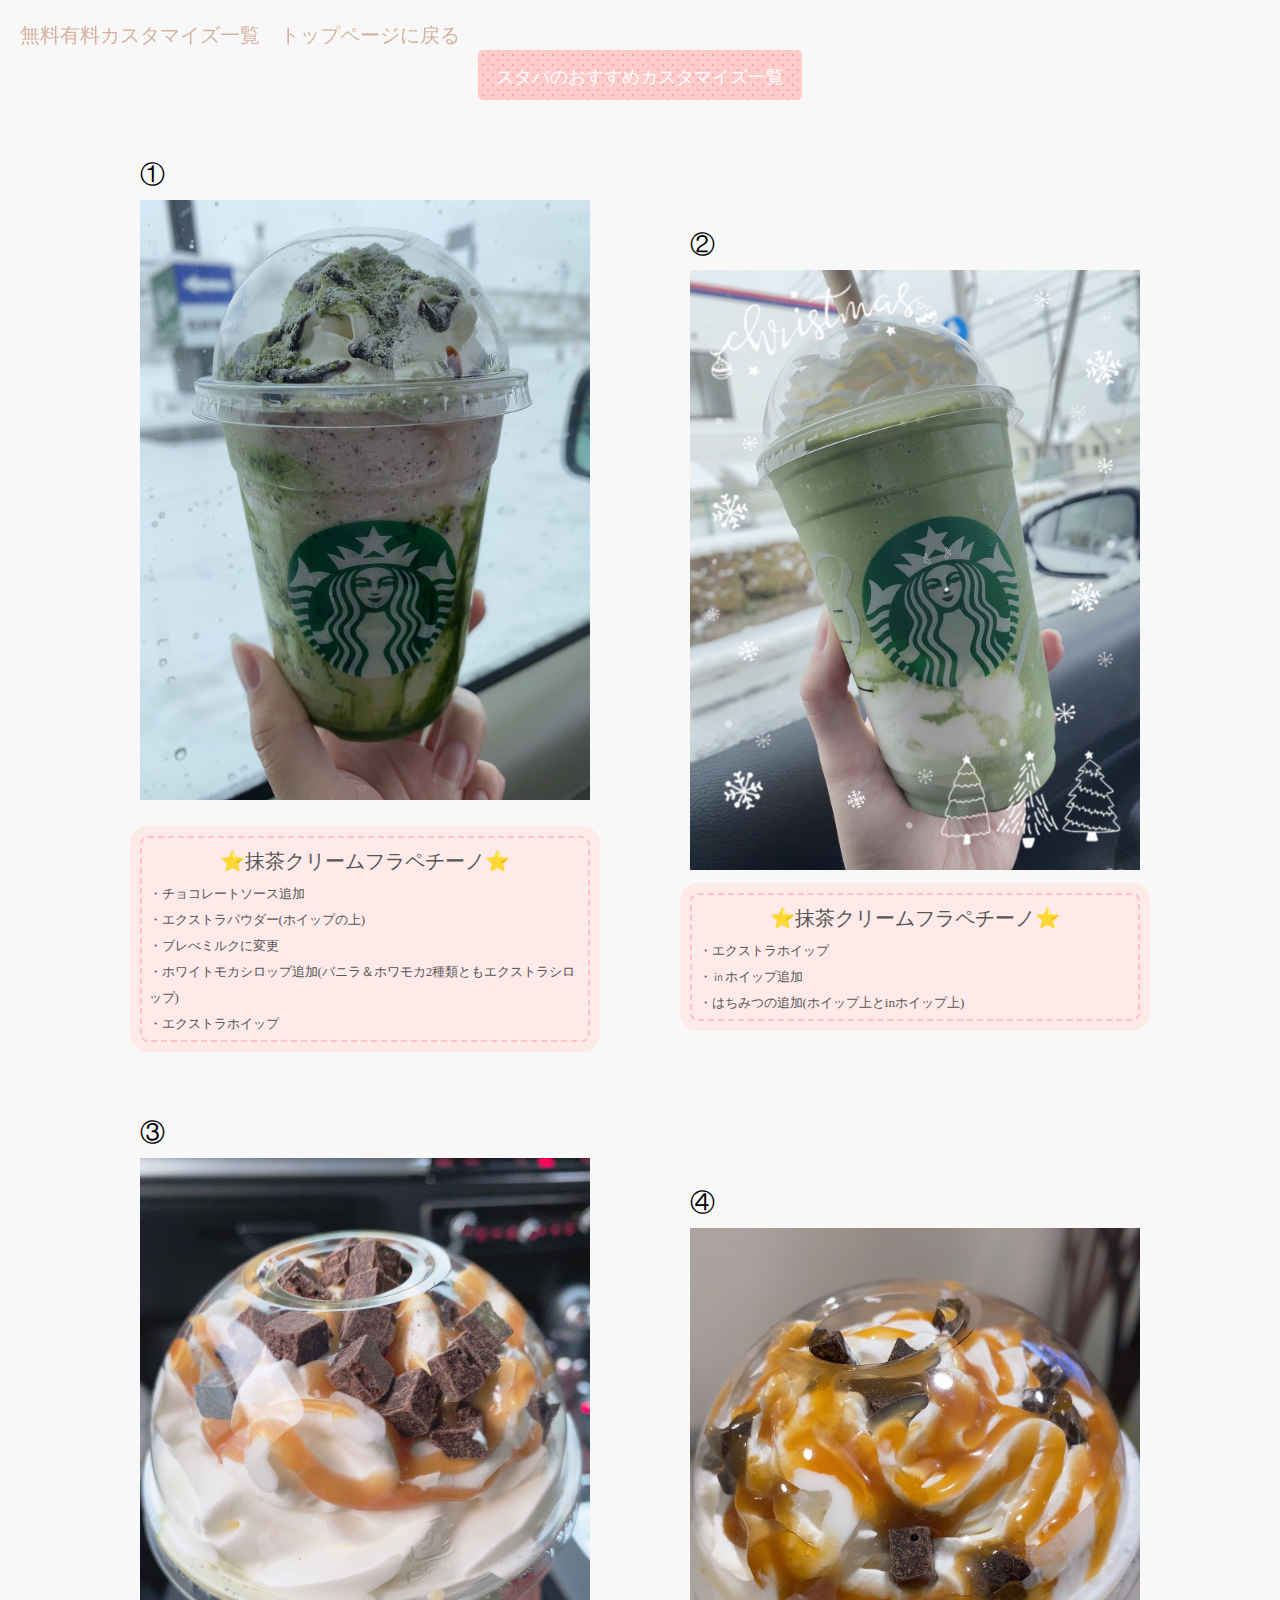
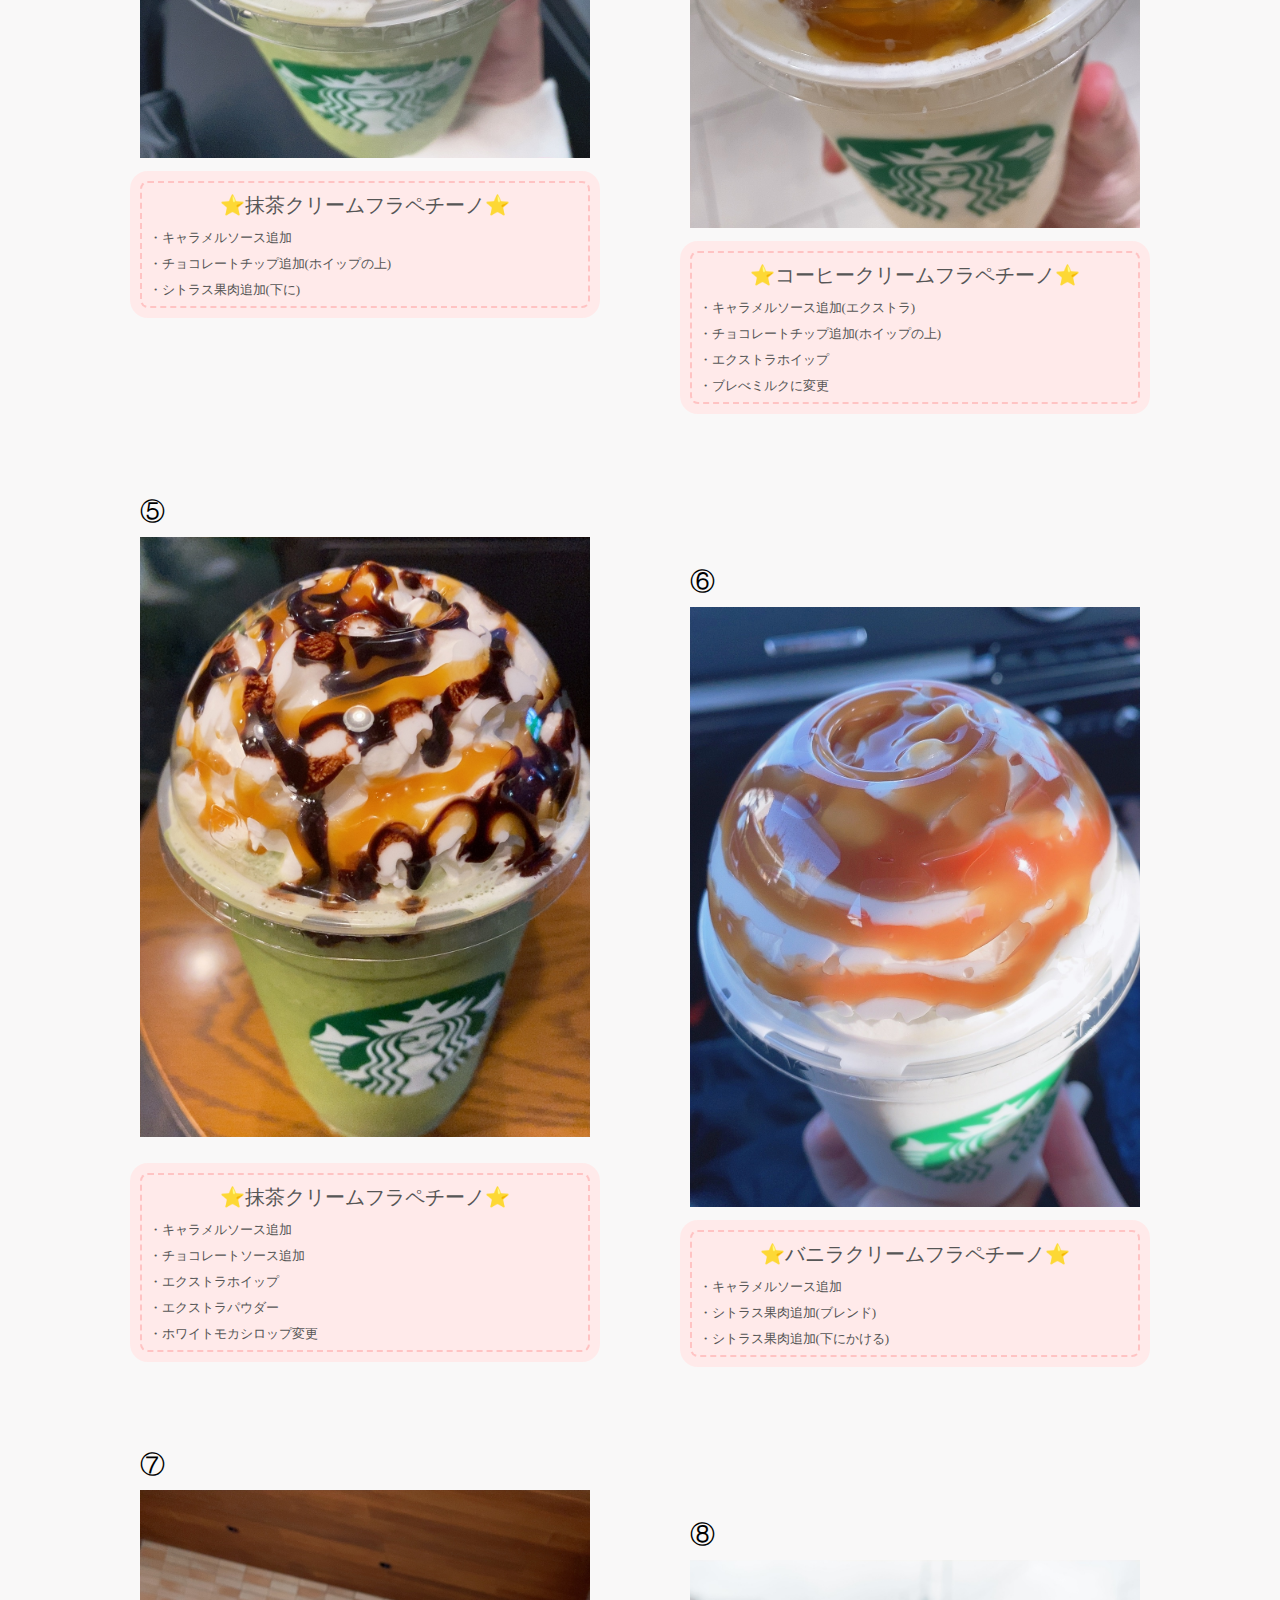
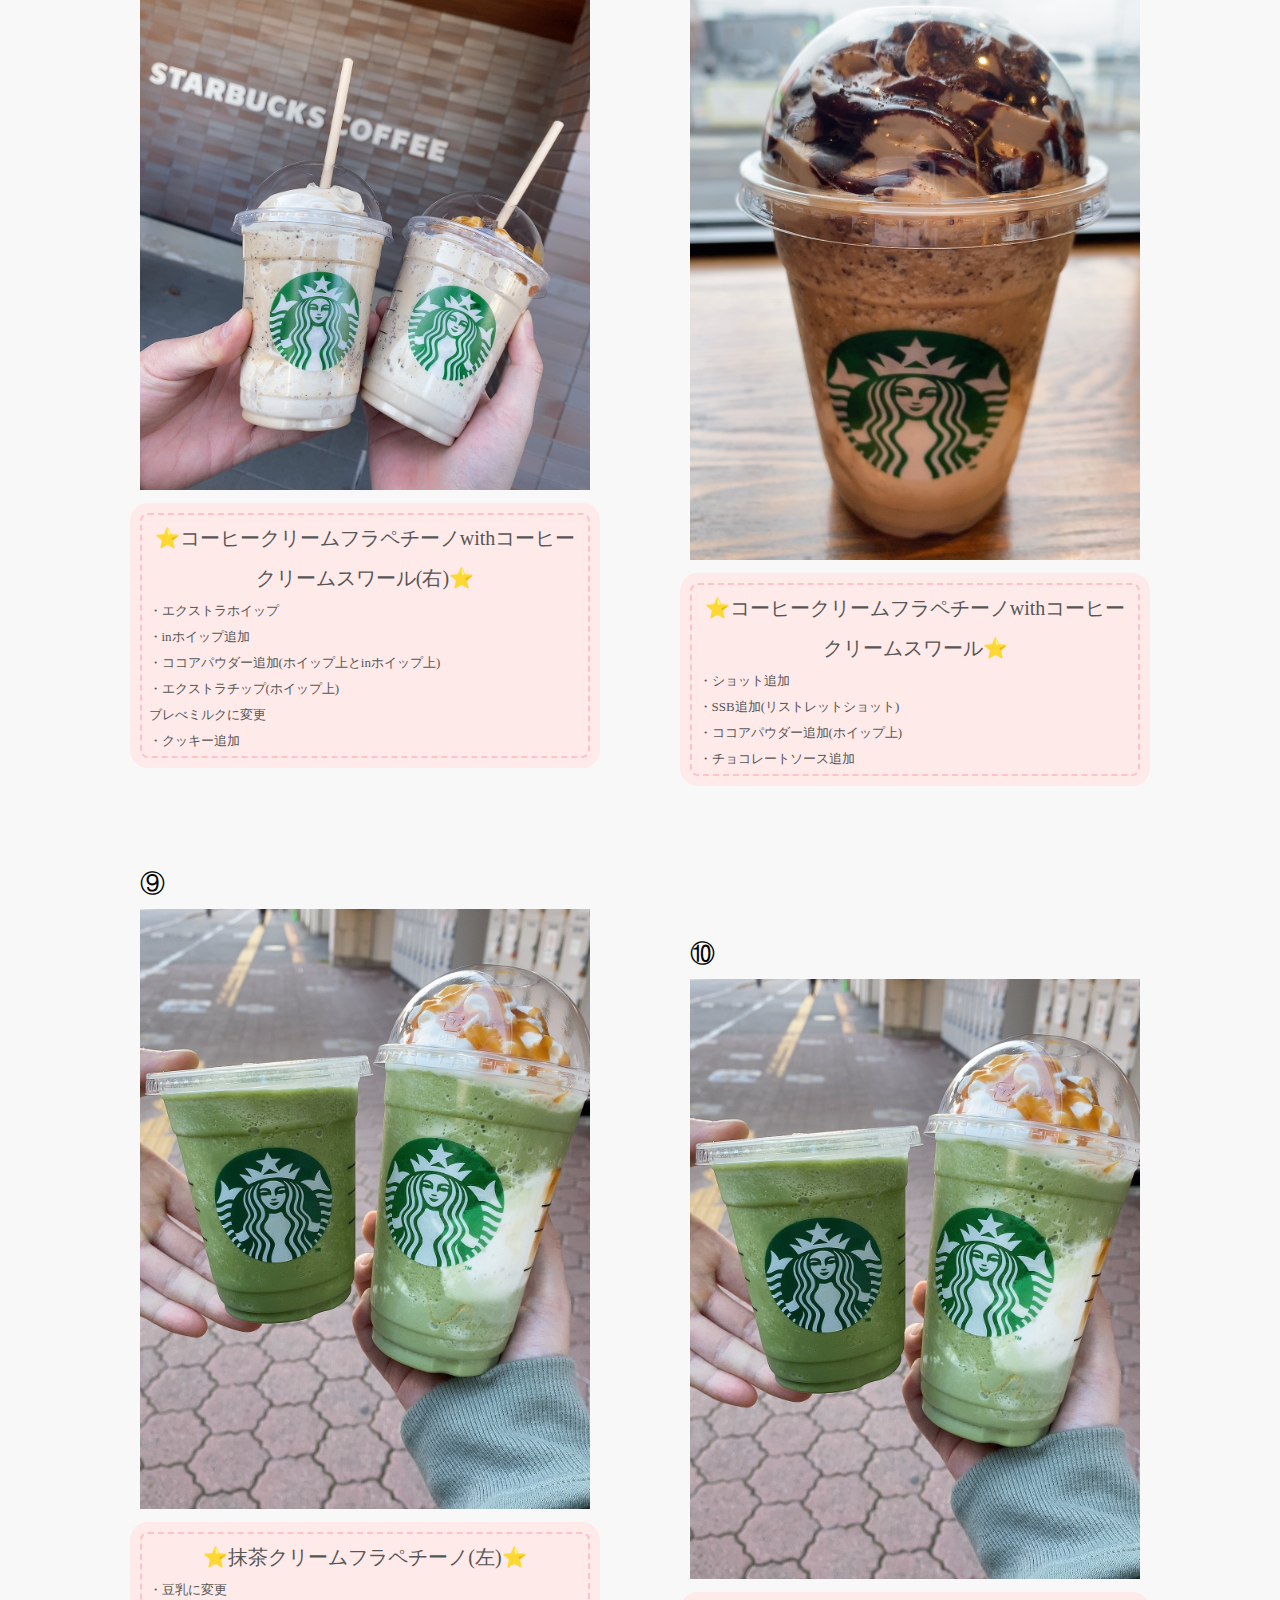
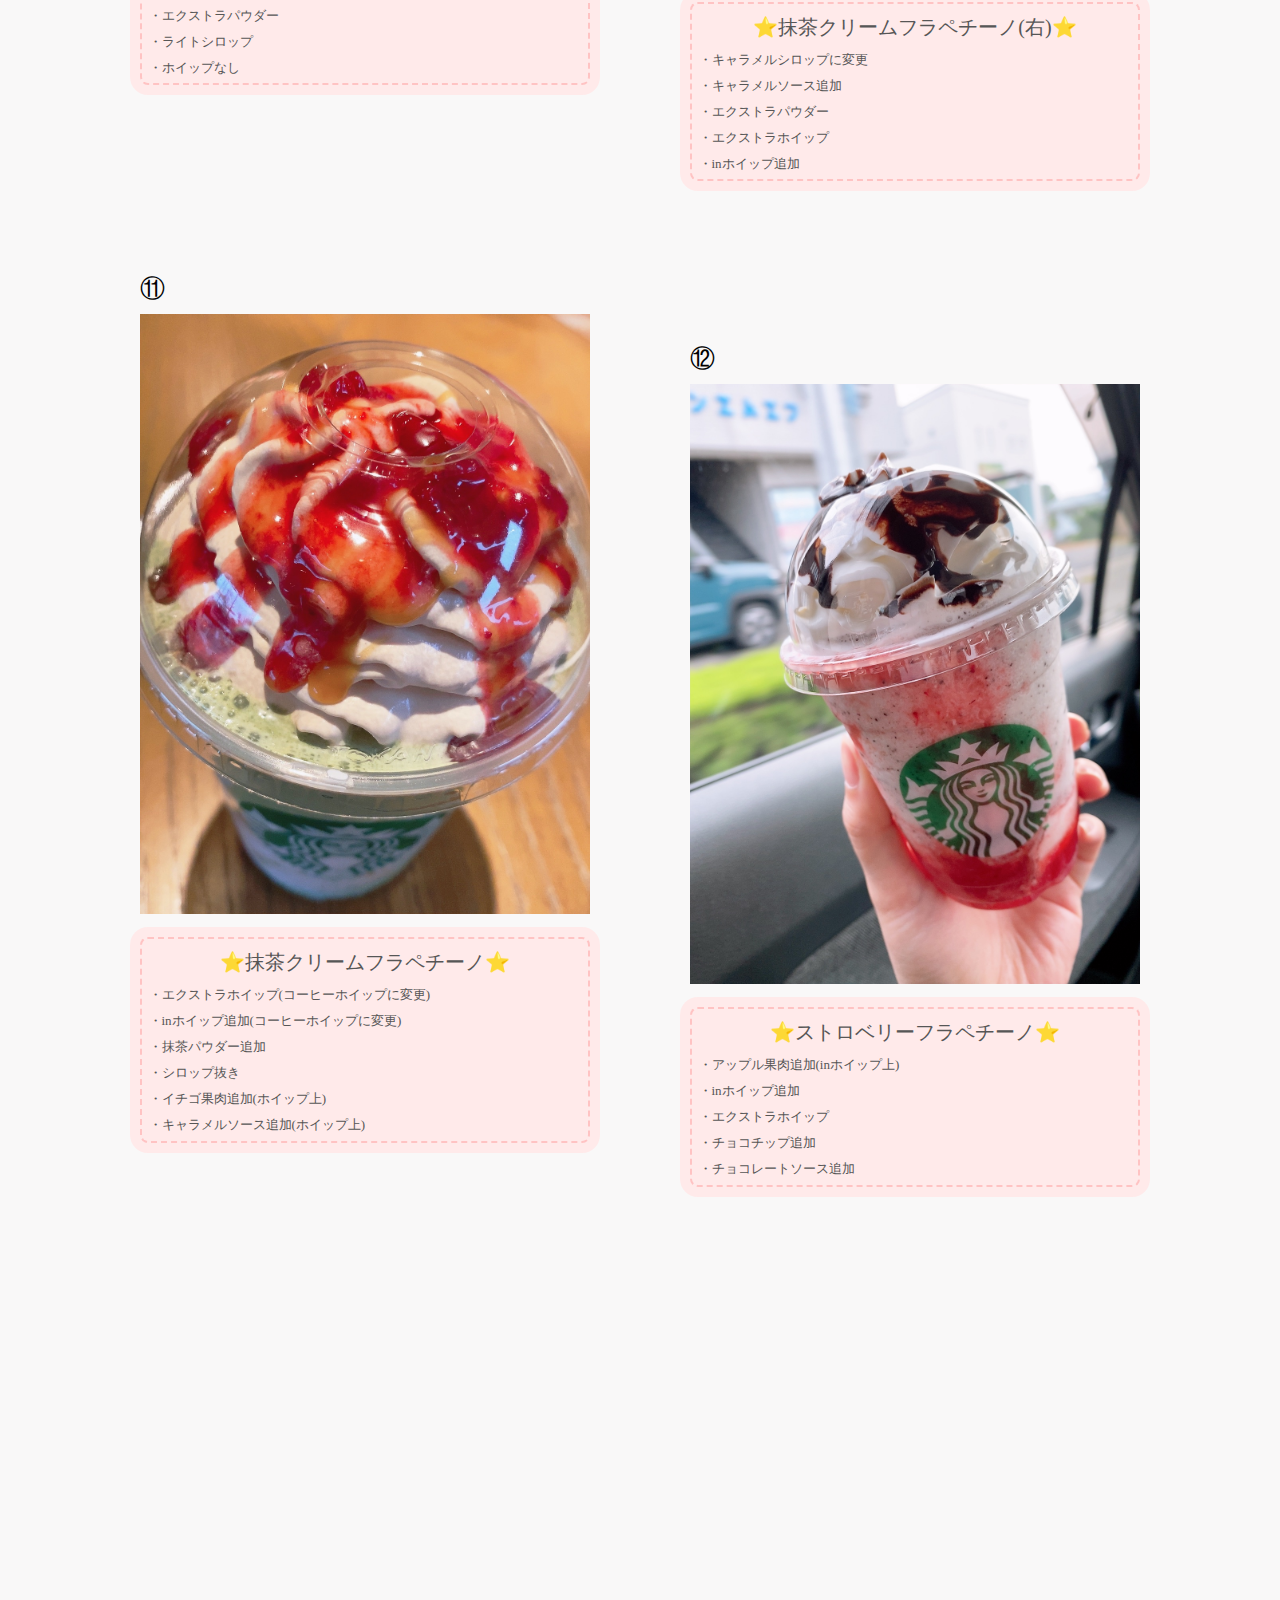
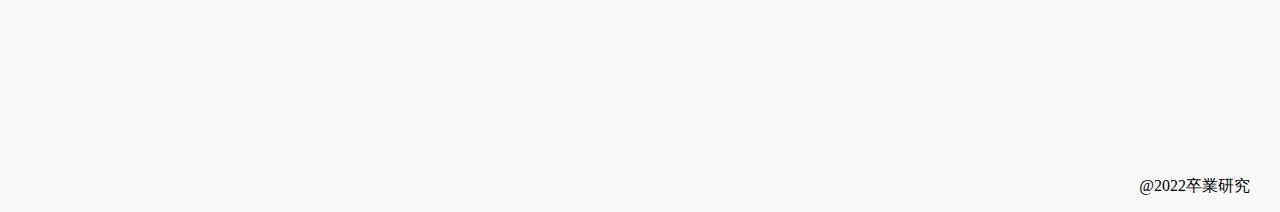
==== commit 706a9ddc: "Add files via upload" ====
--- a/custom1.html
+++ b/custom1.html
@@ -2,7 +2,7 @@
     <head>
         <meta charset="utf-8">
         <link rel="stylesheet" href="stylesheet.css">
-        <link rel="stylesheet" href="responsive.css">
+        
         <title>卒業研究</title>
     </head>
     <body>
--- a/stylesheet.css
+++ b/stylesheet.css
@@ -14,7 +14,7 @@
 
 .pc a{
     margin-left:20px;
-    font-size:14px;
+    font-size:20px;
     display:inline-block;
     padding:15px 0;
     color:rgb(213, 178, 159);
@@ -32,7 +32,7 @@
 
 .pc-1 a{
     margin-left:20px;
-    font-size:14px;
+    font-size:20px;
     display:inline-block;
     padding:15px 0;
     color:rgb(213, 178, 159);
@@ -50,7 +50,7 @@
 
 .pc-2 a{
     margin-left:20px;
-    font-size:14px;
+    font-size:20px;
     display:inline-block;
     padding:15px 0;
     color:rgb(213, 178, 159);
@@ -72,6 +72,10 @@
 h1{
     font-weight:normal;
     color:rgb(213, 178, 159);
+}
+
+.head-main h1{
+    font-size:40px;
 }
 
 .head-2{
@@ -318,7 +322,7 @@
 .d1 p{
     color:rgb(213, 178, 159);
     text-align:center;
-    font-size:30px;
+    font-size:20px;
 }
 
 .center a{
